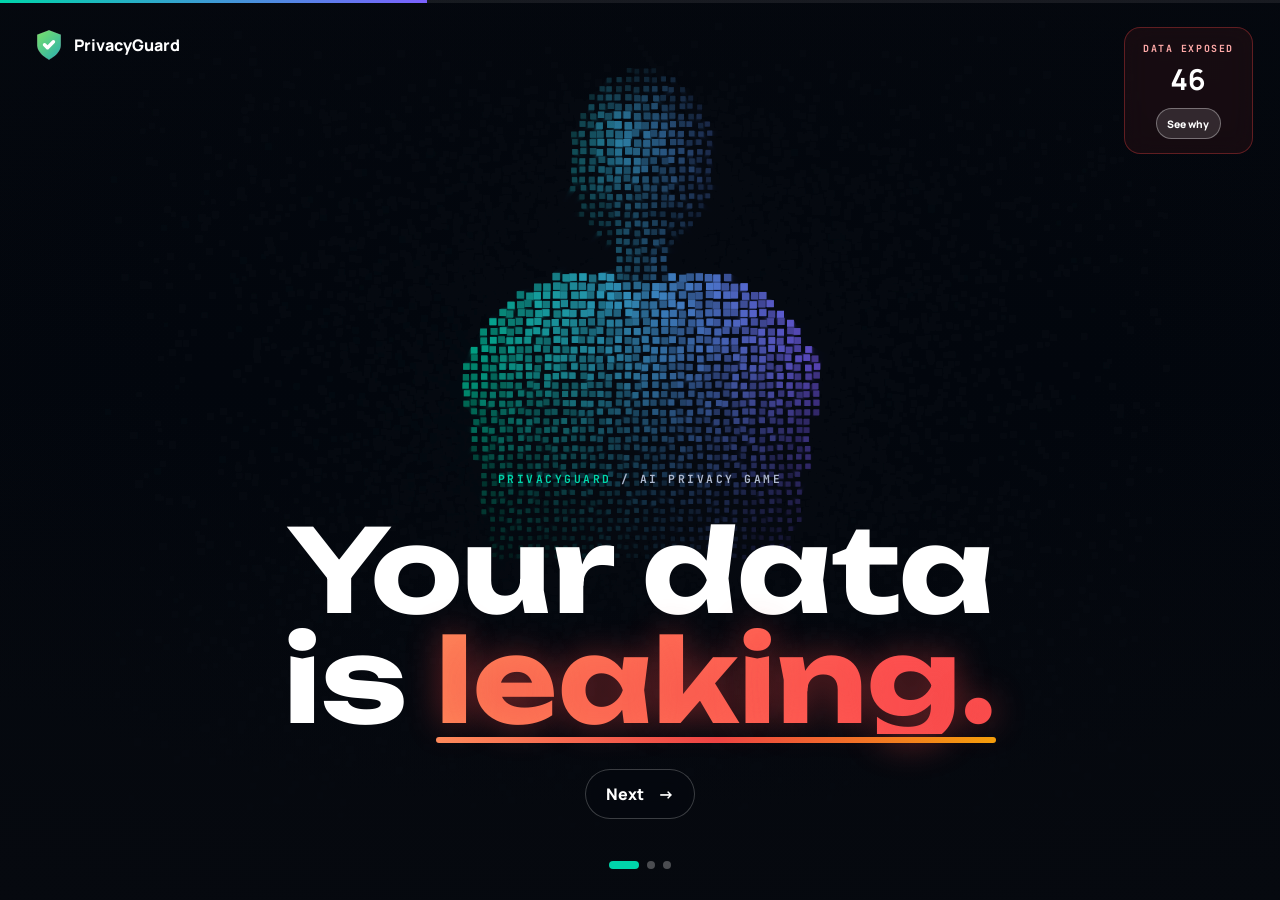
==== index.html @ c19383f6 "Refine result screen and branding" ====
<!DOCTYPE html>
<html lang="en">
  <head>
    <meta charset="utf-8">
    <meta name="viewport" content="width=device-width, initial-scale=1">
    <title>PrivacyGuard</title>
    <link rel="preconnect" href="https://fonts.googleapis.com">
    <link rel="preconnect" href="https://fonts.gstatic.com" crossorigin>
    <link href="https://fonts.googleapis.com/css2?family=JetBrains+Mono:wght@700&family=Manrope:wght@400;600;700;800&family=Unbounded:wght@700;800&display=swap" rel="stylesheet">
    <link rel="stylesheet" href="styles.css">
    <link rel="stylesheet" href="result.css">
    <link rel="stylesheet" href="fullscreen.css">
    <link rel="stylesheet" href="feedback.css">
    <link rel="stylesheet" href="feedback-layout-fix.css">
    <link rel="stylesheet" href="contract-redaction.css">
    <link rel="stylesheet" href="llm-chat.css">
    <link rel="stylesheet" href="attention-flow.css">
    <link rel="stylesheet" href="game-cancel.css">
    <link rel="stylesheet" href="idle-warning.css">
  </head>
  <body>
    <section class="attention" id="attention" aria-labelledby="attention-title">
      <div class="attention-progress" aria-hidden="true"><span id="attention-progress-fill"></span></div>
      <div class="attention-brand"><span aria-hidden="true"><img src="privacyGuard.svg" alt=""></span> PrivacyGuard</div>
      <div class="data-counter">
        <span>Data exposed</span>
        <strong id="exposed-count">0</strong>
        <button class="data-counter-more" id="exposure-info-open" type="button" aria-haspopup="dialog">
          See why
        </button>
      </div>

      <div class="exposure-dialog-backdrop" id="exposure-info-backdrop" hidden>
        <section class="exposure-dialog" role="dialog" aria-modal="true" aria-labelledby="exposure-info-title" aria-describedby="exposure-info-summary">
          <button class="exposure-dialog-close" id="exposure-info-close" type="button" aria-label="Close explanation">×</button>
          <span class="exposure-dialog-kicker">Why this matters</span>
          <h2 id="exposure-info-title">Privacy problems can become security incidents.</h2>
          <p id="exposure-info-summary">
            Security and privacy are deeply <strong>interconnected</strong>. Security incidents can
            <strong>originate from privacy issues</strong> when too much personal information is exposed.
          </p>
          <div class="exposure-path" role="group" aria-label="How exposed data can cause harm">
            <span>Privacy issue</span><b aria-hidden="true">→</b><span>Data exposure</span><b aria-hidden="true">→</b><span>Security harm</span>
          </div>
          <blockquote>
            “In the process, sensitive customer data may fall into the hands of cybercriminals,
            potentially leading to significant subsequent harm for those affected.”
            <cite>Translated from BSI, 2025</cite>
          </blockquote>
          <div class="exposure-takeaway">
            <strong>Address the root cause: privacy.</strong>
            <p>Different pieces of exposed information can be combined to create more convincing spam or phishing attempts.</p>
          </div>
        </section>
      </div>
      <div class="attention-track" id="attention-track">
        <article class="attention-panel is-active" data-attention-panel aria-labelledby="attention-title">
          <canvas id="attention-cloud" aria-hidden="true"></canvas>
          <div class="attention-veil" aria-hidden="true"></div>
          <div class="attention-copy attention-hero">
            <span class="attention-kicker"><b>PrivacyGuard</b> / AI privacy game</span>
            <h1 id="attention-title">Your data is <span class="leak-word">leaking.<i></i><i></i><i></i></span></h1>
          </div>
        </article>

        <article class="attention-panel" data-attention-panel aria-labelledby="how-title">
          <div class="attention-orb orb-teal" aria-hidden="true"></div>
          <div class="attention-orb orb-purple" aria-hidden="true"></div>
          <div class="how-layout">
            <div class="how-copy">
              <span class="attention-kicker">How it works</span>
              <h2 id="how-title">One choice. <span>A scored move.</span></h2>
              <div class="how-list">
                <div><b>01</b><p><strong>Choose one option</strong><span>Three ways to share — pick the safest.</span></p></div>
                <div><b>02</b><p><strong>Score every choice</strong><span>Safe picks earn points; leaks cost them.</span></p></div>
                <div><b>03</b><p><strong>Edit your message</strong><span>Write what you want to share — before sending it to AI.</span></p></div>
              </div>
            </div>
          </div>
        </article>

        <article class="attention-panel" data-attention-panel aria-labelledby="play-title">
          <div class="attention-orb orb-teal" aria-hidden="true"></div>
          <div class="attention-orb orb-purple" aria-hidden="true"></div>
          <div class="play-copy">
            <span class="play-badge">5 scenarios · 1 score</span>
            <h2 id="play-title">Test your <span>privacy instinct.</span></h2>
            <button class="start-button" id="start-game" type="button" disabled>Loading...</button>
            <p>Public Security UI · AI educational game</p>
          </div>
        </article>
      </div>
      <nav class="attention-dots" id="attention-dots" aria-label="Introduction pages"></nav>
      <button class="attention-next" id="attention-next" type="button">Next <span aria-hidden="true">→</span></button>
    </section>

    <main class="stage" id="game-stage" hidden>
      <section class="app-shell" aria-labelledby="screen-title">
        <header class="game-header">
          <div class="header-row">
            <div class="brand">
              <span class="brand-mark" aria-hidden="true"><img src="privacyGuard-game.svg" alt=""></span>
              <span>PrivacyGuard</span>
            </div>
            <div class="header-status">
              <button class="game-cancel-button" type="button" data-game-cancel aria-label="Cancel game">Cancel</button>
            </div>
          </div>
        </header>

        <section class="content">
          <div class="scenario-title-block">
            <h1 id="screen-title">PrivacyGuard AI</h1>
            <p class="model-name" id="model-name">model: GPT-5.5</p>
          </div>

          <div class="chat">
            <article class="message message-user">
              <div class="bubble user-bubble">
                <span class="stamp">YOU / 09:42</span>
                <p id="user-prompt">Can you check whether this phone plan is a good deal before I renew it?</p>
              </div>
              <span class="avatar user-avatar">U</span>
            </article>

            <article class="message message-ai">
              <span class="avatar ai-avatar">AI</span>
              <div class="bubble ai-bubble">
                <span class="stamp">AI / 09:42</span>
                <p id="ai-prompt">Yes. I only need the costs, contract length and included data or minutes. How would you like to share it?</p>
              </div>
            </article>
          </div>

          <div class="divider-label">CHOOSE HOW TO SHARE</div>
          <div class="options" id="options" aria-live="polite"></div>

        </section>

          <section class="game-progress" id="game-progress" aria-label="Game progress">
            <div class="progress-stats">
              <div class="progress-stat level-stat">
                <span>Level</span>
                <strong id="level-badge">1 / 5</strong>
              </div>
              <div class="progress-stat score-stat">
                <span>Total score</span>
                <strong id="score">0</strong>
              </div>
            </div>
            <div class="progress-track" aria-hidden="true">
              <div class="progress-fill" id="progress-fill"></div>
            </div>
          </section>
      </section>
    </main>

    <script src="game-config.js"></script>
    <script src="scenarios.js"></script>
    <script src="script-feedback.js"></script>
    <script src="contract-redaction.js"></script>
    <script src="llm-chat.js"></script>
    <script src="app-utils.js"></script>
    <script src="attention-cloud.js"></script>
    <script src="attention-flow.js"></script>
    <script src="game-cancel.js"></script>
    <script src="idle-warning.js"></script>
  </body>
</html>
---- styles.css ----
:root {
  color-scheme: light;
  --ink: #0e1726;
  --ink-2: #243049;
  --mute: #9aa3bc;
  --body: #f4f6f8;
  --line: #e7eaf0;
  --card: #ffffff;
  --primary: #06c9a0;
  --secondary: #7b61ff;
  --warning: #f59e0b;
  --danger: #e75d72;
  --shadow: 0 30px 70px rgba(14, 23, 38, 0.12);
  --stage-pad: clamp(10px, 3vmin, 38px);
}

* {
  box-sizing: border-box;
}

body {
  margin: 0;
  min-height: 100vh;
  background:
    radial-gradient(circle at 50% 50%, rgba(123, 97, 255, 0.08), transparent 38%),
    linear-gradient(135deg, #f8fbff 0%, #eef6ff 100%);
  color: var(--ink);
  font-family: Manrope, system-ui, -apple-system, BlinkMacSystemFont, "Segoe UI", sans-serif;
}

button {
  font: inherit;
}

.attention {
  position: fixed;
  inset: 0;
  display: grid;
  place-items: center;
  overflow: hidden;
  padding: clamp(20px, 4vmin, 48px);
  background:
    radial-gradient(circle at 18% 20%, rgba(6, 201, 160, 0.22), transparent 28%),
    radial-gradient(circle at 80% 24%, rgba(123, 97, 255, 0.22), transparent 26%),
    linear-gradient(135deg, #08111f 0%, #11172a 45%, #070b13 100%);
  color: white;
}

.attention[hidden],
.stage[hidden] {
  display: none;
}

.attention-grid {
  position: absolute;
  inset: 0;
  opacity: 0.35;
  background-image:
    linear-gradient(rgba(255, 255, 255, 0.08) 1px, transparent 1px),
    linear-gradient(90deg, rgba(255, 255, 255, 0.08) 1px, transparent 1px);
  background-size: clamp(42px, 7vmin, 82px) clamp(42px, 7vmin, 82px);
  mask-image: radial-gradient(circle at center, black 0%, transparent 72%);
}

.attention-grid span {
  position: absolute;
  width: 8px;
  height: 8px;
  border-radius: 50%;
  background: var(--primary);
  box-shadow: 0 0 28px var(--primary);
  animation: drift 8s ease-in-out infinite;
}

.attention-grid span:nth-child(1) { left: 18%; top: 25%; }
.attention-grid span:nth-child(2) { left: 70%; top: 30%; animation-delay: 1.2s; }
.attention-grid span:nth-child(3) { left: 42%; top: 68%; animation-delay: 2s; }
.attention-grid span:nth-child(4) { left: 82%; top: 72%; animation-delay: 3.4s; }

@keyframes drift {
  0%, 100% { transform: translate3d(0, 0, 0) scale(1); opacity: 0.55; }
  50% { transform: translate3d(24px, -30px, 0) scale(1.65); opacity: 1; }
}

.data-counter {
  position: absolute;
  top: clamp(14px, 3vmin, 32px);
  right: clamp(14px, 3vmin, 36px);
  padding: clamp(10px, 1.6vmin, 16px) clamp(12px, 2vmin, 20px);
  border: 1px solid rgba(239, 68, 68, 0.34);
  border-radius: clamp(12px, 1.8vmin, 18px);
  display: flex;
  flex-direction: column;
  align-items: center;
  background: rgba(239, 68, 68, 0.08);
  backdrop-filter: blur(12px);
  text-align: center;
}

.data-counter span,
.attention-kicker {
  font-family: "JetBrains Mono", ui-monospace, monospace;
  font-weight: 700;
  text-transform: uppercase;
}

.data-counter span {
  display: block;
  margin-bottom: 4px;
  color: #ffaaa8;
  font-size: clamp(8px, 1.1vmin, 11px);
  letter-spacing: 0.16em;
}

.data-counter strong {
  font-size: clamp(22px, 3.2vmin, 36px);
  font-variant-numeric: tabular-nums;
}

.attention-copy {
  position: relative;
  z-index: 1;
  width: min(980px, 100%);
  text-align: center;
}

.attention-kicker {
  color: #aeb8ce;
  font-size: clamp(10px, 1.25vmin, 13px);
  letter-spacing: 0.22em;
}

.attention-copy h1 {
  margin: clamp(18px, 3vmin, 28px) 0 clamp(14px, 2.5vmin, 22px);
  font-size: clamp(44px, 9vw, 120px);
  line-height: 0.95;
  letter-spacing: 0;
}

.attention-copy h1 span {
  color: #ff6b5f;
  text-shadow: 0 0 34px rgba(239, 68, 68, 0.45);
}

.attention-copy p {
  margin: 0 auto clamp(24px, 4vmin, 40px);
  max-width: 610px;
  color: #c8cfdd;
  font-size: clamp(16px, 2vmin, 22px);
  line-height: 1.5;
}

.start-button {
  border: 0;
  border-radius: 999px;
  padding: clamp(14px, 1.8vmin, 18px) clamp(26px, 3.6vmin, 38px);
  background: linear-gradient(120deg, var(--primary), #8af0df);
  color: #06121d;
  font-size: clamp(15px, 1.7vmin, 18px);
  font-weight: 800;
  cursor: pointer;
  box-shadow: 0 18px 46px rgba(6, 201, 160, 0.34);
}

.start-button:hover,
.start-button:focus-visible {
  outline: 0;
  transform: translateY(-2px);
}

.stage {
  min-height: 100vh;
  display: grid;
  place-items: center;
  padding: var(--stage-pad);
}

.app-shell {
  width: min(100%, 760px, calc((100dvh - (var(--stage-pad) * 2)) * 0.783));
  min-width: 300px;
  aspect-ratio: 760 / 971;
  display: grid;
  grid-template-rows: 150fr minmax(0, 731fr) 90fr;
  overflow: hidden;
  border-radius: clamp(18px, 3.4vw, 26px);
  background: var(--card);
  box-shadow: var(--shadow);
}

.game-header {
  display: flex;
  flex-direction: column;
  gap: 18px;
  padding: 24px 30px 26px;
  color: white;
  background: linear-gradient(106deg, #06c9a0 0%, #3f93e0 70%, #7b61ff 100%);
}

.header-row,
.scene-row {
  display: flex;
  align-items: center;
  justify-content: space-between;
  gap: 14px;
}

.brand {
  display: flex;
  align-items: center;
  gap: 10px;
  font-size: 20px;
  font-weight: 600;
  line-height: 25px;
  white-space: nowrap;
}

.brand-mark {
  width: 18px;
  height: 22px;
  display: grid;
  place-items: center;
}

.brand-mark img {
  width: 100%;
  height: 100%;
  display: block;
  object-fit: contain;
}

.level-badge {
  min-width: 102px;
  height: 28px;
  display: grid;
  place-items: center;
  border-radius: 999px;
  background: rgba(255, 255, 255, 0.18);
  font-family: "JetBrains Mono", ui-monospace, monospace;
  font-size: 11px;
  font-weight: 700;
  line-height: 14px;
}

.progress-track {
  width: 100%;
  height: 6px;
  overflow: hidden;
  border-radius: 99px;
  background: rgba(255, 255, 255, 0.88);
}

.progress-fill {
  width: 18%;
  height: 100%;
  border-radius: inherit;
  background: var(--warning);
  transition: width 220ms ease;
}

.scene-row p,
.scene-tools {
  margin: 0;
  font-family: "JetBrains Mono", ui-monospace, monospace;
  font-size: 12px;
  font-weight: 700;
  line-height: 15px;
  letter-spacing: 0;
  text-transform: uppercase;
  white-space: nowrap;
}

.scene-tools {
  display: flex;
  align-items: center;
  gap: 14px;
}

.close-button {
  width: 18px;
  height: 30px;
  border: 0;
  padding: 0;
  background: transparent;
  color: white;
  font-size: 24px;
  font-weight: 600;
  line-height: 30px;
  cursor: pointer;
}

.content {
  min-height: 0;
  display: flex;
  flex-direction: column;
  gap: 26px;
  overflow: hidden;
  padding: 30px;
  background: var(--body);
}

.content h1 {
  margin: 0;
  color: var(--ink);
  font-family: Unbounded, Manrope, sans-serif;
  font-size: 38px;
  font-weight: 700;
  line-height: 44px;
  letter-spacing: 0;
}

.chat {
  display: flex;
  flex-direction: column;
  gap: 16px;
}

.message {
  display: flex;
  align-items: flex-end;
  gap: 13px;
}

.message-user {
  justify-content: flex-end;
}

.message-ai {
  justify-content: flex-start;
}

.bubble {
  width: 560px;
  min-height: 109px;
  display: flex;
  flex-direction: column;
  gap: 5px;
  padding: 18px 22px;
  border: 1px solid var(--line);
  border-radius: 20px;
  background: var(--card);
  box-shadow: 0 2px 10px rgba(14, 23, 38, 0.04);
}

.user-bubble .stamp {
  align-self: flex-end;
}

.stamp,
.option-label,
.divider-label,
.scorebar span {
  color: var(--mute);
  font-family: "JetBrains Mono", ui-monospace, monospace;
  font-weight: 700;
  text-transform: uppercase;
}

.stamp {
  font-size: 10px;
  line-height: 14px;
  letter-spacing: 0.14em;
}

.bubble p {
  margin: 0;
  color: var(--ink-2);
  font-size: 18px;
  line-height: 27px;
}

.avatar {
  width: 40px;
  height: 40px;
  display: grid;
  place-items: center;
  flex: 0 0 auto;
  border-radius: 999px;
  color: white;
  font-size: 13px;
  font-weight: 600;
}

.ai-avatar {
  background: var(--primary);
}

.user-avatar {
  background: var(--secondary);
}

.divider-label {
  display: flex;
  align-items: center;
  gap: 10px;
  font-size: 13px;
  line-height: 18px;
  letter-spacing: 0.06em;
}

.divider-label::after {
  content: "";
  flex: 1;
  height: 1px;
  background: var(--line);
}

.options {
  display: grid;
  grid-template-columns: repeat(3, 1fr);
  gap: 14px;
  min-height: 0;
}

.option-card {
  height: 300px;
  overflow: hidden;
  display: flex;
  flex-direction: column;
  align-items: flex-start;
  gap: 14px;
  padding: 18px;
  border: 2px solid var(--line);
  border-radius: 18px;
  background: var(--card);
  color: var(--ink-2);
  text-align: left;
  cursor: pointer;
  transition: transform 180ms ease, border-color 180ms ease, box-shadow 180ms ease;
}

.option-card:hover,
.option-card:focus-visible {
  outline: 0;
  transform: translateY(-3px);
  border-color: #cbd2dd;
  box-shadow: 0 16px 30px rgba(14, 23, 38, 0.1);
}

.option-card.correct {
  border-color: var(--primary);
  box-shadow: 0 0 0 4px rgba(6, 201, 160, 0.16);
}

.option-card.partial {
  border-color: var(--warning);
}

.option-card.wrong {
  border-color: var(--danger);
  box-shadow: 0 0 0 4px rgba(231, 93, 114, 0.16);
}

.option-label {
  font-size: 10px;
  line-height: 14px;
  letter-spacing: 0.14em;
}

.option-card p {
  margin: 0;
  color: var(--ink-2);
  font-size: 14px;
  line-height: 21px;
}

.document-preview {
  position: relative;
  width: 88px;
  height: 112px;
  flex: 0 0 auto;
  padding: 18px 10px 10px;
  border: 2px solid var(--line);
  border-radius: 9px;
  background: #fbfcfe;
}

.doc-tag {
  position: absolute;
  top: 12px;
  right: 9px;
  padding: 3px 6px;
  border-radius: 6px;
  background: var(--primary);
  color: white;
  font-family: "JetBrains Mono", ui-monospace, monospace;
  font-size: 7px;
  font-weight: 700;
  line-height: 1;
}

.doc-tag.warn {
  background: var(--warning);
}

.doc-line {
  display: block;
  width: 76%;
  height: 4px;
  margin-bottom: 8px;
  border-radius: 99px;
  background: #9aa5b8;
}

.doc-line.dark {
  width: 45%;
  background: #22314a;
}

.doc-line.short {
  width: 62%;
}

.doc-line.pale {
  width: 52%;
  background: #dbe1ea;
}

.scorebar {
  display: grid;
  place-items: center;
  gap: 2px;
  border-top: 1px solid var(--line);
  background: var(--card);
}

.scorebar span {
  font-size: 11px;
  line-height: 15px;
  letter-spacing: 0.08em;
}

.scorebar strong {
  color: var(--ink);
  font-family: Unbounded, Manrope, sans-serif;
  font-size: 40px;
  font-weight: 700;
  line-height: 44px;
  letter-spacing: 0;
}

.result-card {
  grid-column: 1 / -1;
  width: min(420px, 100%);
  justify-self: center;
}

@media (max-width: 760px), (max-height: 971px) {
  .app-shell {
    font-size: clamp(0.48rem, min(2.1vw, 1.62vh), 1rem);
  }

  .game-header {
    gap: 1.125em;
    padding: 1.5em 1.875em 1.625em;
  }

  .brand {
    gap: 0.625em;
    font-size: 1.25em;
    line-height: 1.25;
  }

  .brand-mark {
    width: 1.125em;
    height: 1.375em;
    font-size: 0.75em;
  }

  .level-badge {
    min-width: 9.25em;
    height: 2.55em;
    font-size: 0.68em;
  }

  .scene-row p,
  .scene-tools {
    font-size: 0.75em;
    line-height: 1.25;
  }

  .content {
    gap: 1.625em;
    padding: 1.875em;
  }

  .content h1 {
    font-size: 2.375em;
    line-height: 1.16;
  }

  .bubble {
    width: 35em;
    min-height: 6.8125em;
    padding: 1.125em 1.375em;
    border-radius: 1.25em;
  }

  .bubble p {
    font-size: 1.125em;
    line-height: 1.5;
  }

  .stamp,
  .option-label {
    font-size: 0.625em;
    line-height: 1.4;
  }

  .avatar {
    width: 2.5em;
    height: 2.5em;
    font-size: 0.8125em;
  }

  .divider-label {
    font-size: 0.8125em;
    line-height: 1.38;
  }

  .options {
    gap: 0.875em;
  }

  .option-card {
    height: 18.75em;
    gap: 0.875em;
    padding: 1.125em;
    border-radius: 1.125em;
  }

  .option-card p {
    font-size: 0.875em;
    line-height: 1.5;
  }

  .document-preview {
    width: 5.5em;
    height: 7em;
    padding: 1.125em 0.625em 0.625em;
  }

  .doc-tag {
    top: 1.7em;
    right: 1.2em;
    font-size: 0.44em;
  }

  .scorebar span {
    font-size: 0.6875em;
  }

  .scorebar strong {
    font-size: 2.5em;
    line-height: 1.1;
  }
}

@media (max-width: 620px) {
  :root {
    --stage-pad: 0px;
  }

  .stage {
    align-items: start;
  }

  .app-shell {
    width: 100%;
    min-height: 100dvh;
    aspect-ratio: auto;
    grid-template-rows: auto 1fr auto;
    border-radius: 0;
  }

  .game-header {
    gap: 14px;
    padding: 20px;
  }

  .brand {
    font-size: 18px;
  }

  .scene-row {
    align-items: flex-start;
  }

  .scene-row p {
    white-space: normal;
  }

  .content {
    overflow: visible;
    padding: 22px 20px;
  }

  .content h1 {
    font-size: 30px;
    line-height: 1.15;
  }

  .message,
  .message-user,
  .message-ai {
    align-items: flex-start;
  }

  .bubble {
    width: calc(100% - 54px);
    min-height: 0;
  }

  .bubble p {
    font-size: 16px;
    line-height: 1.45;
  }

  .options {
    grid-template-columns: 1fr;
  }

  .option-card {
    height: auto;
    min-height: 190px;
  }

  .data-counter {
    display: none;
  }
}


/* Data exposure explanation */
.data-counter-more {
  display: inline-flex;
  align-items: center;
  justify-content: center;
  margin-top: clamp(8px, 1vmin, 12px);
  padding: clamp(6px, .8vmin, 8px) clamp(10px, 1.2vmin, 14px);
  border: 1px solid rgba(255,255,255,.34);
  border-radius: 999px;
  background: rgba(255,255,255,.12);
  color: #fff;
  font-size: clamp(10px, 1.15vmin, 13px);
  font-weight: 800;
  cursor: pointer;
  transition: background 160ms ease, transform 160ms ease, border-color 160ms ease;
}
.data-counter-more:hover,
.data-counter-more:focus-visible {
  outline: 0;
  border-color: rgba(255,255,255,.72);
  background: rgba(255,255,255,.22);
  transform: translateY(-1px);
}
.exposure-dialog-backdrop {
  position: fixed;
  z-index: 20;
  inset: 0;
  display: grid;
  place-items: center;
  padding: clamp(18px, 4vmin, 48px);
  background: rgba(3,8,17,.76);
  backdrop-filter: blur(14px);
}
.exposure-dialog-backdrop[hidden] { display: none; }
.exposure-dialog {
  position: relative;
  width: min(680px, 100%);
  max-height: min(850px, calc(100dvh - 36px));
  overflow-y: auto;
  padding: clamp(26px, 4vmin, 46px);
  border: 1px solid rgba(255,255,255,.16);
  border-radius: clamp(20px, 3vmin, 30px);
  background: radial-gradient(circle at 90% 0%, rgba(123,97,255,.18), transparent 34%), linear-gradient(145deg, #141d30, #0b1220);
  color: #fff;
  box-shadow: 0 34px 90px rgba(0,0,0,.42);
  text-align: left;
  animation: exposureDialogIn 240ms ease-out both;
}
.exposure-dialog-close {
  position: absolute;
  top: clamp(14px, 2vmin, 20px);
  right: clamp(14px, 2vmin, 20px);
  width: 40px;
  height: 40px;
  display: grid;
  place-items: center;
  border: 1px solid rgba(255,255,255,.18);
  border-radius: 50%;
  background: rgba(255,255,255,.08);
  color: #fff;
  font-size: 26px;
  line-height: 1;
  cursor: pointer;
}
.exposure-dialog-close:hover,
.exposure-dialog-close:focus-visible { outline: 0; background: rgba(255,255,255,.16); }
.exposure-dialog-kicker {
  display: block;
  margin-bottom: 12px;
  color: #82e9d5;
  font-family: "JetBrains Mono", ui-monospace, monospace;
  font-size: clamp(10px, 1.2vmin, 13px);
  font-weight: 700;
  letter-spacing: .16em;
  text-transform: uppercase;
}
.exposure-dialog h2 {
  max-width: 570px;
  margin: 0 44px 16px 0;
  font-family: Unbounded, Manrope, sans-serif;
  font-size: clamp(25px, 3.4vmin, 40px);
  line-height: 1.18;
}
.exposure-dialog > p {
  margin: 0 0 clamp(18px, 2.6vmin, 26px);
  color: #cbd4e5;
  font-size: clamp(15px, 1.8vmin, 19px);
  line-height: 1.6;
}
.exposure-dialog > p strong { color: #fff; }
.exposure-path {
  display: grid;
  grid-template-columns: 1fr auto 1fr auto 1fr;
  align-items: center;
  gap: 10px;
  margin-bottom: clamp(18px, 2.6vmin, 26px);
}
.exposure-path span {
  padding: 12px 10px;
  border: 1px solid rgba(130,233,213,.22);
  border-radius: 12px;
  background: rgba(6,201,160,.08);
  color: #dffbf5;
  font-size: clamp(11px, 1.35vmin, 14px);
  font-weight: 800;
  text-align: center;
}
.exposure-path b { color: #82e9d5; }
.exposure-dialog blockquote {
  margin: 0 0 clamp(18px, 2.6vmin, 26px);
  padding: clamp(16px, 2.2vmin, 22px);
  border-left: 4px solid #7b61ff;
  border-radius: 0 14px 14px 0;
  background: rgba(123,97,255,.1);
  color: #e8ebf4;
  font-size: clamp(14px, 1.65vmin, 17px);
  font-weight: 600;
  line-height: 1.58;
}
.exposure-dialog cite {
  display: block;
  margin-top: 10px;
  color: #aeb8ce;
  font-family: "JetBrains Mono", ui-monospace, monospace;
  font-size: clamp(10px, 1.1vmin, 12px);
  font-style: normal;
  letter-spacing: .05em;
}
.exposure-takeaway {
  padding: clamp(16px, 2.2vmin, 22px);
  border: 1px solid rgba(255,107,95,.22);
  border-radius: 14px;
  background: rgba(255,107,95,.08);
}
.exposure-takeaway > strong { color: #ffaaa8; font-size: clamp(14px, 1.7vmin, 18px); }
.exposure-takeaway p {
  margin: 7px 0 0;
  color: #d4dbea;
  font-size: clamp(13px, 1.5vmin, 16px);
  line-height: 1.55;
}
@keyframes exposureDialogIn {
  from { opacity: 0; transform: translateY(12px) scale(.98); }
  to { opacity: 1; transform: translateY(0) scale(1); }
}
@media (max-width: 620px) {
  .exposure-path { grid-template-columns: 1fr; }
  .exposure-path b { transform: rotate(90deg); text-align: center; }
}
@media (prefers-reduced-motion: reduce) {
  .exposure-dialog { animation: none; }
}
---- result.css ----
.app-shell.complete-mode {
  width: min(100%, 700px, calc((100dvh - (var(--stage-pad) * 2)) * 0.707));
  aspect-ratio: 700 / 990;
  grid-template-rows: auto minmax(0, 1fr) 84px;
  border-radius: 16px;
  box-shadow: var(--shadow);
}

.complete-header {
  display: flex;
  flex-direction: column;
  gap: 6px;
  padding: 24px 28px;
  color: #ffffff;
  background: linear-gradient(153deg, #00d4aa 0%, #7b61ff 78%);
}

.complete-topline {
  display: flex;
  align-items: flex-start;
  justify-content: space-between;
  gap: 18px;
}

.complete-kicker,
.complete-eyebrow,
.log-kicker,
.score-label {
  margin: 0;
  font-weight: 700;
  text-transform: uppercase;
}

.complete-kicker {
  color: rgba(255, 255, 255, 0.85);
  font-size: 10px;
  letter-spacing: 0.14em;
}

.complete-close {
  border: 0;
  padding: 0;
  background: transparent;
  color: rgba(255, 255, 255, 0.72);
  font-size: 15px;
  line-height: 1;
  cursor: pointer;
}

.complete-title {
  margin: 0;
  color: #ffffff;
  font-family: Unbounded, Manrope, sans-serif;
  font-size: 26px;
  font-weight: 800;
  line-height: 32px;
}

.complete-meta {
  margin: 0;
  color: rgba(255, 255, 255, 0.85);
  font-size: 13px;
  font-weight: 500;
}

.complete-body {
  min-height: 0;
  overflow: auto;
  padding: 22px 24px;
  background: var(--body);
}

.complete-eyebrow {
  color: var(--secondary);
  font-size: 11px;
  letter-spacing: 0.12em;
}

.complete-heading {
  margin: 12px 0 14px;
  color: #0a0e1a;
  font-family: Unbounded, Manrope, sans-serif;
  font-size: 24px;
  font-weight: 700;
  line-height: 30px;
}

.result-score-card {
  display: flex;
  align-items: center;
  gap: 20px;
  margin-bottom: 36px;
  padding: 18px 22px;
  border: 1px solid #e5e8eb;
  border-radius: 14px;
  background: #ffffff;
}

.score-ring {
  --score: 0;
  --ring-color: #10b981;
  --ring-track: #c9f5e8;
  position: relative;
  width: 155px;
  height: 155px;
  flex: 0 0 auto;
  display: flex;
  flex-direction: column;
  align-items: center;
  justify-content: center;
  gap: 4px;
  border-radius: 50%;
  background: conic-gradient(var(--ring-color) calc(var(--score) * 1%), var(--ring-track) 0);
  text-align: center;
}

.score-ring.green {
  --ring-color: #10b981;
  --ring-track: #c9f5e8;
}

.score-ring.yellow {
  --ring-color: #f59e0b;
  --ring-track: #fef3c7;
}

.score-ring.red {
  --ring-color: #ef4444;
  --ring-track: #fee2e2;
}

.score-ring::after {
  content: "";
  position: absolute;
  inset: 18px;
  border-radius: inherit;
  background: #ffffff;
}

.score-ring strong,
.score-ring span {
  position: relative;
  z-index: 1;
}

.score-ring strong {
  color: #0a0e1a;
  font-family: Unbounded, Manrope, sans-serif;
  font-size: 36px;
  font-weight: 800;
  line-height: 1;
}

.score-ring span {
  margin: 0;
  color: #8b95b7;
  font-size: 14px;
  font-weight: 700;
  line-height: 1.1;
}

.score-summary {
  min-width: 0;
  display: flex;
  flex-direction: column;
  gap: 6px;
}

.score-grade-row {
  display: flex;
  align-items: center;
  gap: 6px;
  flex-wrap: wrap;
}

.score-label {
  color: #8b95b7;
  font-size: 11px;
  letter-spacing: 0.08em;
}

.grade-pill,
.status-pill {
  display: inline-flex;
  align-items: center;
  justify-content: center;
  width: fit-content;
  border-radius: 999px;
  font-weight: 700;
}

.grade-pill {
  padding: 6px 12px;
  background: #fef3c7;
  color: #9d5221;
  font-size: 13px;
}

.score-copy {
  margin: 0;
  color: #4d576b;
  font-size: 14px;
  line-height: 22px;
}

.result-section-title {
  margin: 0 0 10px;
  color: #0a0e1a;
  font-family: Unbounded, Manrope, sans-serif;
  font-size: 15px;
  font-weight: 700;
  line-height: 1.35;
}

.scenario-log {
  margin-top: 24px;
}

.log-list {
  display: grid;
  grid-template-columns: repeat(5, minmax(0, 1fr));
  gap: 8px;
}

.log-card {
  width: auto;
  min-width: 0;
  min-height: 116px;
  display: flex;
  flex-direction: column;
  align-items: flex-start;
  justify-content: center;
  gap: 8px;
  padding: 10px;
  border: 1px solid #e5e8eb;
  border-radius: 12px;
  background: #ffffff;
}

.log-card.safe { border-color: #d6fbf0; }
.log-card.caution { border-color: #fef3c7; }
.log-card.risky { border-color: #fee2e2; }

.log-icon {
  width: 34px;
  height: 34px;
  display: grid;
  place-items: center;
  border-radius: 9px;
  background: #f4f6f8;
  font-size: 16px;
}

.log-kicker {
  color: #8b95b7;
  font-size: 10px;
  letter-spacing: 0.1em;
}

.log-title {
  margin: 2px 0 0;
  color: #0a0e1a;
  font-size: 12px;
  font-weight: 700;
  line-height: 1.28;
}

.status-pill {
  padding: 4px 9px;
  font-size: 10px;
}

.status-pill.safe {
  background: #d1fae5;
  color: #10b981;
}

.status-pill.caution {
  background: #fef3c7;
  color: #f59e0b;
}

.status-pill.risky {
  background: #fee2e2;
  color: #ef4444;
}

.advice-list {
  display: flex;
  flex-direction: column;
  gap: 10px;
}

.advice-card {
  display: flex;
  align-items: flex-start;
  gap: 12px;
  padding: 14px 16px 14px 14px;
  border: 1px solid #e5e8eb;
  border-radius: 12px;
  background: #ffffff;
}

.advice-number {
  width: 30px;
  height: 30px;
  flex: 0 0 auto;
  display: grid;
  place-items: center;
  border-radius: 8px;
  background: #eeeaff;
  color: #7b61ff;
  font-family: "JetBrains Mono", ui-monospace, monospace;
  font-size: 12px;
  font-weight: 700;
}

.advice-card strong {
  display: block;
  margin-bottom: 3px;
  color: #0a0e1a;
  font-size: 14px;
  line-height: 1.35;
}

.advice-card p {
  margin: 0;
  color: #8b95b7;
  font-size: 13px;
  line-height: 19px;
}

.complete-actions {
  display: flex;
  align-items: center;
  justify-content: center;
  border-top: 1px solid rgba(229, 232, 235, 0.65);
  background: rgba(255, 255, 255, 0.96);
}

.exit-game-button {
  width: min(316px, calc(100% - 48px));
  border: 1.5px solid #e5e8eb;
  border-radius: 10px;
  padding: 14px 22px;
  background: #ffffff;
  color: #0a0e1a;
  font-size: 14px;
  font-weight: 700;
  cursor: pointer;
}

.exit-game-button:hover,
.exit-game-button:focus-visible {
  outline: 0;
  border-color: #cbd2dd;
  box-shadow: 0 10px 26px rgba(14, 23, 38, 0.08);
}

@media (max-width: 620px) {
  .app-shell.complete-mode {
    width: 100%;
    min-height: 100dvh;
    aspect-ratio: auto;
    border-radius: 0;
  }

  .complete-header {
    padding: 22px 24px;
  }

  .result-score-card {
    align-items: flex-start;
    flex-direction: column;
  }

  .score-ring {
    width: 132px;
    height: 132px;
  }

  .score-ring strong {
    font-size: 32px;
  }

  .log-list {
    grid-template-columns: repeat(2, minmax(0, 1fr));
  }
}
---- fullscreen.css ----
:root {
  /* Manual tuning for tall portrait displays. */
  --portrait-header-height: clamp(72px, 8vmin, 120px);
  --portrait-header-padding-y: 5px;
  --portrait-header-gap: 4px;
  --portrait-content-gap: clamp(34px, 3.2vmin, 76px);
  --portrait-content-padding-y: clamp(42px, 5vmin, 140px);
  --portrait-content-padding-x: clamp(40px, 6vmin, 200px);
  --portrait-chat-gap: clamp(34px, 3vmin, 72px);
  --portrait-option-height: clamp(360px, 30vmin, 480px);
}

html,
body {
  width: 100%;
  min-height: 100%;
}

body {
  overflow: hidden;
  background: var(--body);
}

.stage {
  width: 100%;
  height: 100dvh;
  min-height: 100dvh;
  display: block;
  padding: 0;
  background: var(--body);
}

.app-shell,
.app-shell.complete-mode {
  width: 100%;
  height: 100dvh;
  min-width: 0;
  min-height: 100dvh;
  aspect-ratio: auto;
  border-radius: 0;
  box-shadow: none;
}

.app-shell {
  grid-template-rows: max-content minmax(0, 1fr) max-content;
}

.game-header {
  gap: clamp(14px, 1.25vmin, 42px);
  padding: clamp(10px, 3vmin, 60px);
  height: clamp(50px, 10dvh, 120px);
}

.brand {
  gap: clamp(10px, 0.9vmin, 28px);
  font-size: clamp(18px, 1.8vmin, 62px);
  line-height: 1.25;
}

.brand-mark {
  width: clamp(18px, 1.65vmin, 56px);
  height: clamp(22px, 2vmin, 70px);
  font-size: clamp(12px, 1.05vmin, 34px);
}

.scene-row p,
.scene-tools {
  font-size: clamp(12px, 1.05vmin, 36px);
  line-height: 1.25;
}

.close-button {
  width: clamp(24px, 2vmin, 68px);
  height: clamp(32px, 2.6vmin, 88px);
  font-size: clamp(24px, 2.1vmin, 72px);
}

.content {
  min-height: 0;
  overflow: auto;
  gap: clamp(22px, 2.25vmin, 86px);
  padding: clamp(22px, 4.2vmin, 152px) clamp(20px, 5vmin, 180px);
}

.content h1 {
  font-size: clamp(30px, 4.1vmin, 138px);
  line-height: 1.14;
}

.chat {
  gap: clamp(16px, 1.45vmin, 54px);
}

.message {
  gap: clamp(13px, 1.2vmin, 44px);
}

.bubble {
  width: min(78ch, calc(100% - clamp(54px, 8vmin, 260px)));
  min-height: 0;
  gap: clamp(5px, 0.6vmin, 22px);
  padding: clamp(18px, 1.9vmin, 68px) clamp(22px, 2.3vmin, 82px);
  border-radius: clamp(20px, 1.8vmin, 64px);
}

.stamp,
.option-label,
.divider-label {
  font-size: clamp(10px, 0.9vmin, 30px);
}

.bubble p {
  font-size: clamp(16px, 1.55vmin, 54px);
  line-height: 1.5;
}

.avatar {
  width: clamp(40px, 3.8vmin, 132px);
  height: clamp(40px, 3.8vmin, 132px);
  font-size: clamp(13px, 1.25vmin, 42px);
}

.divider-label {
  gap: clamp(10px, 1vmin, 34px);
  line-height: 1.38;
}

.options {
  flex: 1;
  grid-template-columns: repeat(3, minmax(0, 1fr));
  gap: clamp(14px, 1.5vmin, 56px);
  align-items: stretch;
}

.option-card {
  height: auto;
  min-height: clamp(220px, 28dvh, 980px);
  gap: clamp(14px, 1.45vmin, 54px);
  padding: clamp(18px, 2vmin, 72px);
  border-radius: clamp(18px, 1.7vmin, 60px);
}

.option-card p {
  font-size: clamp(14px, 1.35vmin, 46px);
  line-height: 1.5;
}

.document-preview {
  width: clamp(88px, 8.2vmin, 280px);
  height: clamp(112px, 10.5vmin, 360px);
  padding: clamp(18px, 1.7vmin, 62px) clamp(10px, 0.95vmin, 34px) clamp(10px, 0.95vmin, 34px);
  border-radius: clamp(9px, 0.85vmin, 30px);
}

.doc-tag {
  top: clamp(12px, 1.1vmin, 40px);
  right: clamp(9px, 0.85vmin, 30px);
  padding: clamp(3px, 0.3vmin, 12px) clamp(6px, 0.55vmin, 20px);
  border-radius: clamp(6px, 0.55vmin, 20px);
  font-size: clamp(7px, 0.65vmin, 22px);
}

.doc-line {
  height: clamp(4px, 0.38vmin, 14px);
  margin-bottom: clamp(8px, 0.78vmin, 28px);
}

.app-shell.complete-mode {
  grid-template-rows: auto minmax(0, 1fr) auto;
}

.complete-header {
  gap: clamp(6px, 0.8vmin, 28px);
  padding: clamp(24px, 3.2vmin, 124px) clamp(24px, 4.4vmin, 160px);
}

.complete-kicker,
.complete-eyebrow,
.log-kicker,
.score-label {
  font-size: clamp(10px, 0.9vmin, 32px);
}

.complete-close {
  font-size: clamp(18px, 1.6vmin, 58px);
}

.complete-title {
  font-size: clamp(26px, 3.8vmin, 136px);
  line-height: 1.2;
}

.complete-meta {
  font-size: clamp(13px, 1.3vmin, 46px);
}

.complete-body {
  padding: clamp(22px, 4.2vmin, 152px) clamp(20px, 5vmin, 180px);
}

.complete-heading {
  margin: clamp(12px, 1.1vmin, 42px) 0 clamp(14px, 1.35vmin, 52px);
  font-size: clamp(24px, 3.2vmin, 112px);
  line-height: 1.25;
}

.result-score-card {
  gap: clamp(20px, 2vmin, 76px);
  margin-bottom: clamp(36px, 3.4vmin, 132px);
  padding: clamp(18px, 2.2vmin, 84px);
  border-radius: clamp(14px, 1.4vmin, 52px);
}

.score-ring {
  width: clamp(155px, 15vmin, 520px);
  height: clamp(155px, 15vmin, 520px);
}

.score-ring::after {
  inset: clamp(18px, 1.8vmin, 64px);
}

.score-ring strong {
  font-size: clamp(36px, 4vmin, 140px);
}

.score-ring span {
  margin-top: clamp(42px, 4.1vmin, 148px);
  font-size: clamp(14px, 1.35vmin, 48px);
}

.grade-pill {
  padding: clamp(6px, 0.6vmin, 22px) clamp(12px, 1.1vmin, 42px);
  font-size: clamp(13px, 1.25vmin, 44px);
}

.score-copy,
.advice-card strong,
.log-title {
  font-size: clamp(14px, 1.35vmin, 48px);
}

.score-copy {
  line-height: 1.58;
}

.result-section-title {
  margin-bottom: clamp(10px, 1vmin, 38px);
  font-size: clamp(15px, 1.7vmin, 60px);
}

.scenario-log {
  margin-bottom: clamp(36px, 3.4vmin, 132px);
}

.log-list {
  gap: clamp(8px, 1vmin, 38px);
}

.log-card {
  width: 100%;
  min-width: clamp(120px, 10vmin, 170px);
  max-width: 100%;
  min-height: clamp(142px, 14vmin, 500px);
  flex-basis: auto;
  gap: clamp(12px, 1.25vmin, 48px);
  padding: clamp(12px, 1.4vmin, 54px);
  border-radius: clamp(12px, 1.2vmin, 44px);
}

.log-icon {
  width: clamp(34px, 3.4vmin, 120px);
  height: clamp(34px, 3.4vmin, 120px);
  border-radius: clamp(9px, 0.9vmin, 32px);
  font-size: clamp(16px, 1.5vmin, 54px);
}

.status-pill {
  padding: clamp(5px, 0.5vmin, 20px) clamp(12px, 1vmin, 40px);
  font-size: clamp(12px, 1.05vmin, 38px);
}

.advice-list {
  gap: clamp(10px, 1vmin, 38px);
}

.advice-card {
  gap: clamp(12px, 1.2vmin, 44px);
  padding: clamp(14px, 1.5vmin, 56px) clamp(16px, 1.7vmin, 64px);
  border-radius: clamp(12px, 1.2vmin, 44px);
}

.advice-number {
  width: clamp(30px, 3vmin, 108px);
  height: clamp(30px, 3vmin, 108px);
  border-radius: clamp(8px, 0.8vmin, 30px);
  font-size: clamp(12px, 1.1vmin, 40px);
}

.advice-card p {
  font-size: clamp(13px, 1.25vmin, 44px);
  line-height: 1.46;
}

.complete-actions {
  min-height: clamp(84px, 9dvh, 260px);
}

.exit-game-button {
  width: min(52vw, 720px);
  padding: clamp(14px, 1.35vmin, 52px) clamp(22px, 2vmin, 76px);
  border-radius: clamp(10px, 0.95vmin, 36px);
  font-size: clamp(14px, 1.25vmin, 44px);
}

@media (min-width: 1600px) and (min-height: 2400px) {
  .game-header {
    gap: clamp(12px, 1vmin, 34px);
    padding-block: clamp(18px, 2.1vmin, 80px);
  }

  .options {
    grid-template-columns: 1fr;
  }

  .option-card {
    min-height: clamp(360px, 18dvh, 760px);
  }

  .message-user,
  .message-ai {
    align-items: flex-start;
  }

  .bubble {
    width: calc(100% - clamp(100px, 10vmin, 340px));
  }

  .result-score-card {
    align-items: flex-start;
    flex-direction: column;
  }
}

@media (orientation: portrait) and (min-height: 1200px) {
  .app-shell {
    grid-template-rows: var(--portrait-header-height) minmax(0, 1fr) max-content;
  }

  .game-header {
    height: 100%;
    justify-content: center;
    gap: var(--portrait-header-gap);
    padding: var(--portrait-header-padding-y) clamp(20px, 5vmin, 180px);
  }

  .header-row {
    width: 100%;
    margin-inline: auto;
  }

  .content {
    gap: var(--portrait-content-gap);
    padding: var(--portrait-content-padding-y) var(--portrait-content-padding-x);
  }

  .content h1 {
    font-size: clamp(46px, 5vmin, 150px);
  }

  .content .model-name {
    padding: clamp(5px, 0.55vmin, 16px) clamp(10px, 0.95vmin, 30px);
    font-size: clamp(14px, 1.25vmin, 38px);
  }

  .chat {
    gap: var(--portrait-chat-gap);
  }

  .message {
    gap: clamp(16px, 1.5vmin, 48px);
  }

  .bubble {
    padding: clamp(24px, 2.4vmin, 76px) clamp(28px, 2.8vmin, 90px);
  }

  .stamp,
  .option-label,
  .divider-label {
    font-size: clamp(12px, 1.1vmin, 34px);
  }

  .bubble p {
    font-size: clamp(20px, 1.9vmin, 60px);
  }

  .avatar {
    width: clamp(48px, 4.5vmin, 140px);
    height: clamp(48px, 4.5vmin, 140px);
    font-size: clamp(15px, 1.45vmin, 46px);
  }

  .content .composer-shell {
    gap: clamp(14px, 1.35vmin, 42px);
    padding: clamp(16px, 1.5vmin, 44px) clamp(18px, 1.8vmin, 54px);
  }

  .content .composer-input {
    font-size: clamp(18px, 1.65vmin, 50px);
  }

  .content .composer-attach,
  .content .composer-send {
    width: clamp(44px, 4vmin, 124px);
    height: clamp(44px, 4vmin, 124px);
  }

  .divider-label {
    font-size: clamp(15px, 1.3vmin, 40px);
  }

  .options {
    align-items: start;
    gap: clamp(18px, 1.8vmin, 60px);
  }

  .option-card {
    height: var(--portrait-option-height);
    min-height: var(--portrait-option-height);
    gap: clamp(18px, 1.8vmin, 58px);
    padding: clamp(24px, 2.4vmin, 76px);
  }

  .option-card p {
    font-size: clamp(18px, 1.65vmin, 52px);
  }

  .document-preview {
    width: clamp(104px, 9.5vmin, 300px);
    height: clamp(132px, 12vmin, 380px);
  }
}

@media (max-width: 760px) {
  body {
    overflow: auto;
  }

  .stage,
  .app-shell,
  .app-shell.complete-mode {
    min-height: 100dvh;
    height: auto;
  }

  .options {
    grid-template-columns: 1fr;
  }
}
---- feedback.css ----
.feedback-panel {
  display: flex;
  flex-direction: column;
  gap: clamp(16px, 1.8vmin, 68px);
}

.selected-response {
  display: flex;
  justify-content: flex-end;
  gap: clamp(13px, 1.2vmin, 44px);
}

.selected-response .bubble {
  width: min(78ch, calc(100% - clamp(54px, 8vmin, 260px)));
}

.upload-row {
  display: flex;
  align-items: flex-start;
  gap: clamp(12px, 1.2vmin, 44px);
}

.upload-copy {
  display: flex;
  flex-direction: column;
  gap: clamp(8px, 0.8vmin, 28px);
  min-width: 0;
}

.attachment-line {
  margin: 0;
  color: var(--mute);
  font-family: "JetBrains Mono", ui-monospace, monospace;
  font-size: clamp(11px, 0.95vmin, 32px);
  font-weight: 700;
  line-height: 1.36;
}

.feedback-card {
  display: flex;
  flex-direction: column;
  gap: clamp(8px, 0.9vmin, 32px);
  padding: clamp(18px, 2vmin, 76px) clamp(20px, 2.4vmin, 88px);
  border: 2px solid;
  border-radius: clamp(16px, 1.5vmin, 54px);
}

.feedback-card.safe {
  border-color: #10b981;
  background: #e8fbf4;
  color: #057a5b;
}

.feedback-card.caution {
  border-color: #f59e0b;
  background: #fef6e7;
  color: #92610a;
}

.feedback-card.risky {
  border-color: #ef4444;
  background: #feecec;
  color: #b42323;
}

.feedback-label {
  margin: 0;
  font-family: "JetBrains Mono", ui-monospace, monospace;
  font-size: clamp(14px, 1.1vmin, 40px);
  font-weight: 700;
  letter-spacing: 0.08em;
  line-height: 1.28;
  text-transform: uppercase;
}

.feedback-content {
  display: flex;
  flex-direction: column;
  align-items: stretch;
  gap: clamp(18px, 1.8vmin, 66px);
}

.feedback-summary {
  margin: 0;
  max-width: 74ch;
  font-size: clamp(17px, 1.55vmin, 56px);
  font-weight: 600;
  line-height: 1.45;
}

.feedback-consequences {
  display: flex;
  flex-direction: column;
  gap: clamp(10px, 1vmin, 36px);
}

.feedback-consequences-title {
  margin: 0;
  font-family: "JetBrains Mono", ui-monospace, monospace;
  font-size: clamp(12px, 1.05vmin, 36px);
  font-weight: 800;
  letter-spacing: 0.08em;
  text-transform: uppercase;
}

.feedback-consequence-list {
  display: grid;
  grid-template-columns: repeat(auto-fit, minmax(min(100%, 260px), 1fr));
  gap: clamp(10px, 1.1vmin, 40px);
}

.feedback-consequence {
  display: grid;
  grid-template-columns: auto minmax(0, 1fr);
  align-items: start;
  gap: clamp(10px, 1vmin, 36px);
  padding: clamp(13px, 1.25vmin, 46px);
  border: 1px solid rgba(14, 23, 38, 0.1);
  border-radius: clamp(12px, 1.1vmin, 40px);
  background: rgba(255, 255, 255, 0.72);
}

.view-more-button {
  align-self: flex-start;
  display: inline-flex;
  align-items: center;
  gap: clamp(8px, 0.8vmin, 28px);
  border: 2px solid currentColor;
  border-radius: 999px;
  padding: clamp(11px, 1vmin, 38px) clamp(17px, 1.6vmin, 58px);
  background: #ffffff;
  color: currentColor;
  cursor: pointer;
  box-shadow: 0 8px 20px rgba(14, 23, 38, 0.13);
  font-size: clamp(15px, 1.3vmin, 46px);
  font-weight: 900;
  line-height: 1.3;
  transition: transform 160ms ease, box-shadow 160ms ease, background 160ms ease;
}

.view-more-button:hover,
.view-more-button:focus-visible {
  outline: 0;
  transform: translateY(-2px);
  box-shadow: 0 12px 28px rgba(14, 23, 38, 0.18);
  background: rgba(255, 255, 255, 0.86);
}

.next-wrap {
  display: flex;
  justify-content: center;
}

.next-button {
  width: min(420px, 72vw);
  border: 0;
  border-radius: clamp(16px, 1.5vmin, 54px);
  padding: clamp(18px, 1.85vmin, 68px) clamp(26px, 2.8vmin, 104px);
  background: linear-gradient(90deg, #08cfa4, #06c09a);
  color: #06121d;
  cursor: pointer;
  font-size: clamp(17px, 1.5vmin, 54px);
  font-weight: 800;
}

.lesson-overlay {
  position: fixed;
  inset: 0;
  z-index: 20;
  display: grid;
  place-items: center;
  padding: clamp(20px, 4vmin, 140px);
  background: rgba(14, 23, 38, 0.58);
}

.lesson-modal {
  width: min(100%, 760px, 72vw);
  max-height: min(86dvh, 980px);
  display: flex;
  flex-direction: column;
  overflow: hidden;
  border-radius: clamp(22px, 2vmin, 72px);
  background: #ffffff;
  box-shadow: 0 30px 70px rgba(14, 23, 38, 0.28);
}

.lesson-header {
  display: flex;
  align-items: center;
  justify-content: space-between;
  gap: 18px;
  padding: clamp(18px, 1.9vmin, 72px) clamp(24px, 2.4vmin, 90px);
  background: var(--ink);
}

.lesson-header p {
  margin: 0;
  color: var(--primary);
  font-family: "JetBrains Mono", ui-monospace, monospace;
  font-size: clamp(10px, 0.95vmin, 34px);
  font-weight: 700;
  letter-spacing: 0.14em;
  text-transform: uppercase;
}

.lesson-close {
  width: clamp(30px, 3vmin, 108px);
  height: clamp(30px, 3vmin, 108px);
  border: 0;
  border-radius: 999px;
  background: rgba(255, 255, 255, 0.12);
  color: #ffffff;
  cursor: pointer;
  font-size: clamp(28px, 2.8vmin, 100px);
  line-height: 0.8;
}

.lesson-body {
  display: flex;
  flex-direction: column;
  gap: clamp(18px, 1.8vmin, 68px);
  overflow: auto;
  padding: clamp(24px, 2.6vmin, 96px);
}

.lesson-title {
  margin: 0;
  color: var(--ink);
  font-family: Unbounded, Manrope, sans-serif;
  font-size: clamp(22px, 2.2vmin, 78px);
  line-height: 1.28;
}

.lesson-content {
  display: grid;
  grid-template-columns: auto minmax(0, 1fr);
  gap: clamp(18px, 1.8vmin, 68px);
  align-items: start;
}

.lesson-explanation {
  margin: 0;
  color: #4c5670;
  font-size: clamp(15px, 1.35vmin, 48px);
  font-weight: 600;
  line-height: 1.55;
}

.lesson-point {
  display: grid;
  grid-template-columns: auto minmax(0, 1fr);
  gap: clamp(12px, 1.1vmin, 40px);
}

.point-dot {
  width: clamp(26px, 2.5vmin, 90px);
  height: clamp(26px, 2.5vmin, 90px);
  display: grid;
  place-items: center;
  border-radius: clamp(8px, 0.8vmin, 30px);
  font-weight: 800;
}

.point-dot.good {
  background: #e4fbf3;
  color: #057a5b;
}

.point-dot.risk {
  background: #feecec;
  color: #b42323;
}

.point-copy strong {
  display: block;
  color: var(--ink);
  font-size: clamp(15px, 1.35vmin, 48px);
  line-height: 1.4;
}

.point-copy p {
  margin: 3px 0 0;
  color: #4c5670;
  font-size: clamp(13.5px, 1.2vmin, 42px);
  line-height: 1.48;
}

.remember-rule {
  display: flex;
  flex-direction: column;
  gap: 6px;
  padding: clamp(16px, 1.6vmin, 60px) clamp(18px, 1.8vmin, 68px);
  border: 1.5px solid var(--line);
  border-radius: clamp(14px, 1.3vmin, 48px);
  background: #eef1f6;
}

.remember-rule span {
  color: var(--primary);
  font-family: "JetBrains Mono", ui-monospace, monospace;
  font-size: clamp(11px, 0.95vmin, 34px);
  font-weight: 700;
}

.remember-rule strong {
  color: var(--ink);
  font-family: Unbounded, Manrope, sans-serif;
  font-size: clamp(17px, 1.5vmin, 54px);
  line-height: 1.35;
}

@media (max-width: 760px) {
  .feedback-content,
  .lesson-content {
    align-items: stretch;
    grid-template-columns: 1fr;
  }

  .feedback-content {
    flex-direction: column;
  }

  .view-more-button {
    align-self: flex-start;
  }

  .lesson-modal {
    width: 100%;
    max-height: 90dvh;
  }
}


.game-progress {
  position: relative;
  z-index: 2;
  width: 100%;
  height: auto;
  box-sizing: border-box;
  display: grid;
  grid-template-rows: auto auto;
  gap: clamp(14px, 1.4vmin, 50px);
  overflow: visible;
  padding: clamp(20px, 2.1vmin, 78px) clamp(22px, 2.4vmin, 88px);
  border-top: 1.5px solid var(--line);
  background: linear-gradient(135deg, #ffffff 0%, #f4f7f8 100%);
  box-shadow: 0 -14px 38px rgba(14, 23, 38, 0.08);
}

.progress-stats {
  display: grid;
  grid-template-columns: repeat(2, minmax(0, 1fr));
  gap: clamp(14px, 1.5vmin, 54px);
}

.progress-stat {
  min-width: 0;
  display: flex;
  align-items: center;
  justify-content: space-between;
  gap: clamp(12px, 1.2vmin, 44px);
  padding: clamp(14px, 1.4vmin, 50px) clamp(16px, 1.7vmin, 62px);
  border: 1px solid rgba(14, 23, 38, 0.09);
  border-radius: clamp(15px, 1.4vmin, 50px);
  background: rgba(255, 255, 255, 0.82);
}

.progress-stat span {
  color: #687188;
  font-family: "JetBrains Mono", ui-monospace, monospace;
  font-size: clamp(12px, 1.05vmin, 36px);
  font-weight: 700;
  letter-spacing: 0.08em;
  text-transform: uppercase;
}

.progress-stat strong {
  color: var(--ink);
  font-family: Unbounded, Manrope, sans-serif;
  font-size: clamp(28px, 2.7vmin, 92px);
  font-variant-numeric: tabular-nums;
  line-height: 1;
  white-space: nowrap;
}

.game-progress .progress-track {
  width: 100%;
  height: clamp(8px, 0.75vmin, 26px);
  overflow: hidden;
  border-radius: 999px;
  background: #dfe5e8;
}

.game-progress .progress-fill {
  position: relative;
  height: 100%;
  border-radius: inherit;
  background: linear-gradient(90deg, #06c9a0, #5ee7cf);
  box-shadow: 0 0 18px rgba(6, 201, 160, 0.32);
  transition: width 520ms cubic-bezier(0.22, 1, 0.36, 1);
}

.game-progress .progress-fill::after {
  content: "";
  position: absolute;
  inset: 0;
  transform: translateX(-110%);
  background: linear-gradient(90deg, transparent, rgba(255, 255, 255, 0.7), transparent);
}

.game-progress .progress-fill.progress-advance::after {
  animation: progressShine 1.25s 120ms ease-out both;
}

.score-bump {
  animation: scoreBump 820ms cubic-bezier(0.2, 0.9, 0.25, 1.3);
}

.level-bump {
  animation: levelBump 900ms ease;
}

@keyframes scoreBump {
  0%, 100% { transform: scale(1); }
  40% { color: #06a985; transform: scale(1.22); }
}

@keyframes levelBump {
  0%, 100% { transform: translateY(0); }
  42% { color: #06a985; transform: translateY(-5px); }
}

@keyframes progressShine {
  to { transform: translateX(110%); }
}

@media (orientation: portrait) and (min-height: 1200px) {
  .game-progress {
    gap: clamp(20px, 1.8vmin, 58px);
    padding: clamp(28px, 2.8vmin, 88px);
  }

  .progress-stat {
    min-height: clamp(92px, 8vmin, 250px);
    padding: clamp(20px, 2vmin, 64px);
  }

  .progress-stat span {
    font-size: clamp(15px, 1.3vmin, 40px);
  }

  .progress-stat strong {
    font-size: clamp(36px, 3.4vmin, 104px);
  }

}

@media (max-width: 760px) {
  .game-progress {
    height: auto;
    min-height: 0;
  }
}

@media (prefers-reduced-motion: reduce) {
  .game-progress *,
  .game-progress *::after {
    scroll-behavior: auto !important;
    animation-duration: 1ms !important;
    transition-duration: 1ms !important;
  }
}
---- feedback-layout-fix.css ----
.content:has(.feedback-panel) {
  gap: clamp(16px, 1.8vmin, 68px);
}

.options:has(.option-card:disabled) {
  flex: 0 0 auto;
  align-items: start;
}

.options:has(.option-card:disabled) .option-card {
  min-height: auto;
}

.options:has(.option-card:disabled) .option-card:not(.selected) {
  opacity: 0.62;
}

.options:has(.option-card:disabled) .option-card.selected {
  transform: none;
}

.feedback-panel {
  flex: 0 0 auto;
}

@media (min-width: 1600px) and (min-height: 2400px) {
  .options:has(.option-card:disabled) {
    grid-template-columns: repeat(3, minmax(0, 1fr));
  }

  .options:has(.option-card:disabled) .option-card {
    min-height: auto;
  }
}
---- contract-redaction.css ----
body.redaction-open {
  overflow: hidden;
}

.contract-redaction-overlay {
  position: fixed;
  inset: 0;
  z-index: 40;
  display: grid;
  place-items: center;
  padding: clamp(18px, 3vmin, 108px);
  background: rgba(7, 15, 28, 0.72);
  backdrop-filter: blur(8px);
  animation: contractOverlayIn 220ms ease-out both;
}

.contract-redaction-editor {
  width: min(92vw, 1700px);
  max-height: 92dvh;
  display: grid;
  grid-template-rows: auto minmax(0, 1fr) auto;
  overflow: hidden;
  border: 1px solid rgba(255, 255, 255, 0.16);
  border-radius: clamp(20px, 2vmin, 72px);
  background: #eef1f4;
  box-shadow: 0 34px 100px rgba(0, 0, 0, 0.34);
  animation: contractEditorIn 420ms cubic-bezier(0.2, 0.9, 0.25, 1.15) both;
}

.contract-editor-header {
  display: flex;
  align-items: flex-start;
  justify-content: space-between;
  gap: clamp(18px, 2vmin, 70px);
  padding: clamp(22px, 2.4vmin, 88px) clamp(24px, 2.8vmin, 100px);
  background: linear-gradient(135deg, #0e1726, #18253a);
  color: #ffffff;
}

.contract-editor-kicker {
  margin: 0 0 clamp(7px, 0.7vmin, 24px);
  color: var(--primary);
  font-family: "JetBrains Mono", ui-monospace, monospace;
  font-size: clamp(11px, 0.95vmin, 34px);
  font-weight: 700;
  letter-spacing: 0.1em;
  text-transform: uppercase;
}

.contract-editor-header h2 {
  margin: 0;
  font-family: Unbounded, Manrope, sans-serif;
  font-size: clamp(23px, 2.5vmin, 88px);
  line-height: 1.2;
}

.contract-editor-header p:last-child {
  max-width: 72ch;
  margin: clamp(9px, 0.9vmin, 32px) 0 0;
  color: #c5cfde;
  font-size: clamp(14px, 1.25vmin, 44px);
  line-height: 1.5;
}

.contract-editor-close {
  width: clamp(40px, 3.8vmin, 128px);
  height: clamp(40px, 3.8vmin, 128px);
  flex: 0 0 auto;
  border: 1px solid rgba(255, 255, 255, 0.22);
  border-radius: 999px;
  background: rgba(255, 255, 255, 0.08);
  color: #ffffff;
  cursor: pointer;
  font-size: clamp(25px, 2.4vmin, 82px);
  line-height: 1;
}

.contract-editor-body {
  min-height: 0;
  overflow: auto;
  padding: clamp(20px, 2.5vmin, 92px);
}

.contract-paper {
  width: min(100%, 1280px);
  margin: 0 auto;
  padding: clamp(24px, 3vmin, 108px);
  border: 1px solid #d8dde4;
  border-radius: clamp(12px, 1.2vmin, 44px);
  background: #ffffff;
  box-shadow: 0 18px 48px rgba(14, 23, 38, 0.1);
}

.contract-paper-heading {
  display: flex;
  align-items: flex-start;
  justify-content: space-between;
  gap: clamp(18px, 2vmin, 72px);
  padding-bottom: clamp(18px, 2vmin, 72px);
  border-bottom: 3px solid var(--ink);
}

.contract-paper-heading span {
  color: #748096;
  font-family: "JetBrains Mono", ui-monospace, monospace;
  font-size: clamp(10px, 0.85vmin, 30px);
  font-weight: 700;
  letter-spacing: 0.08em;
  text-transform: uppercase;
}

.contract-paper-heading h3 {
  margin: clamp(5px, 0.5vmin, 18px) 0 0;
  color: var(--ink);
  font-family: Unbounded, Manrope, sans-serif;
  font-size: clamp(23px, 2.2vmin, 78px);
}

.contract-number {
  text-align: right;
}

.contract-section {
  padding-top: clamp(22px, 2.4vmin, 88px);
}

.contract-section h3 {
  margin: 0 0 clamp(12px, 1.3vmin, 46px);
  color: #536078;
  font-family: "JetBrains Mono", ui-monospace, monospace;
  font-size: clamp(11px, 0.95vmin, 34px);
  letter-spacing: 0.1em;
  text-transform: uppercase;
}

.contract-fields {
  display: grid;
  grid-template-columns: repeat(2, minmax(0, 1fr));
  gap: clamp(10px, 1.1vmin, 40px);
}

.contract-field {
  min-width: 0;
  display: grid;
  grid-template-columns: minmax(120px, 0.72fr) minmax(0, 1.28fr);
  align-items: center;
  gap: clamp(10px, 1vmin, 36px);
  padding: clamp(10px, 1.1vmin, 40px);
  border: 1px solid #e1e5eb;
  border-radius: clamp(10px, 0.9vmin, 34px);
  background: #f8f9fb;
}

.contract-field-label {
  color: #657087;
  font-size: clamp(12px, 1.05vmin, 38px);
  font-weight: 700;
  line-height: 1.35;
}

.contract-value {
  position: relative;
  min-height: clamp(38px, 3.5vmin, 118px);
  border: 1.5px solid #cfd6df;
  border-radius: clamp(8px, 0.75vmin, 28px);
  padding: clamp(8px, 0.8vmin, 28px) clamp(10px, 1vmin, 36px);
  overflow: hidden;
  background: #ffffff;
  color: var(--ink);
  cursor: pointer;
  font-family: Manrope, sans-serif;
  font-size: clamp(13px, 1.15vmin, 40px);
  font-weight: 700;
  line-height: 1.35;
  text-align: left;
  transition: border-color 160ms ease, background 160ms ease, transform 160ms ease;
}

.contract-value:hover,
.contract-value:focus-visible {
  outline: 0;
  border-color: var(--primary);
  transform: translateY(-1px);
}

.contract-value.is-redacted {
  border-color: #111827;
  background: #111827;
  color: transparent;
}

.contract-value.is-redacted::after {
  content: "REDACTED";
  position: absolute;
  inset: 0;
  display: grid;
  place-items: center;
  color: #ffffff;
  font-family: "JetBrains Mono", ui-monospace, monospace;
  font-size: 0.78em;
  letter-spacing: 0.12em;
}

.contract-fine-print {
  margin: clamp(24px, 2.6vmin, 94px) 0 0;
  padding-top: clamp(14px, 1.5vmin, 54px);
  border-top: 1px solid #dde2e8;
  color: #7a8497;
  font-size: clamp(11px, 0.9vmin, 32px);
}

.contract-editor-actions {
  display: flex;
  align-items: center;
  justify-content: space-between;
  gap: clamp(18px, 2vmin, 72px);
  padding: clamp(16px, 1.8vmin, 66px) clamp(22px, 2.6vmin, 94px);
  border-top: 1px solid #d4dae2;
  background: #ffffff;
}

.redaction-status {
  min-width: 0;
  display: flex;
  align-items: center;
  gap: clamp(10px, 1vmin, 36px);
}

.redaction-status-dot {
  width: clamp(12px, 1.1vmin, 38px);
  height: clamp(12px, 1.1vmin, 38px);
  flex: 0 0 auto;
  border-radius: 999px;
  background: var(--primary);
  box-shadow: 0 0 0 clamp(4px, 0.4vmin, 14px) rgba(6, 201, 160, 0.14);
}

.redaction-status strong,
.redaction-status span {
  display: block;
}

.redaction-status strong {
  color: var(--ink);
  font-size: clamp(14px, 1.25vmin, 44px);
}

.redaction-status span {
  margin-top: 2px;
  color: #717b90;
  font-size: clamp(11px, 0.95vmin, 34px);
}

.contract-action-buttons {
  display: flex;
  gap: clamp(10px, 1vmin, 36px);
}

.contract-back-button,
.contract-share-button {
  border-radius: clamp(11px, 1vmin, 38px);
  padding: clamp(13px, 1.25vmin, 46px) clamp(18px, 1.8vmin, 66px);
  cursor: pointer;
  font-size: clamp(13px, 1.15vmin, 40px);
  font-weight: 800;
}

.contract-back-button {
  border: 1.5px solid #cfd6df;
  background: #ffffff;
  color: var(--ink);
}

.contract-share-button {
  border: 0;
  background: linear-gradient(135deg, var(--primary), #69e9d2);
  color: #06121d;
  box-shadow: 0 12px 28px rgba(6, 201, 160, 0.22);
}

.option-card-file {
  padding: clamp(12px, 1.05vmin, 38px);
  gap: clamp(6px, 0.55vmin, 20px);
}

.option-card-interactive {
  position: relative;
  cursor: default;
}

.option-card-select {
  width: 100%;
  min-height: 0;
  flex: 0 0 auto;
  display: flex;
  flex-direction: column;
  align-items: flex-start;
  gap: clamp(6px, 0.55vmin, 20px);
  overflow: hidden;
  border: 0;
  padding: 0;
  background: transparent;
  color: var(--ink-2);
  text-align: left;
  cursor: pointer;
}

.option-card-select:focus-visible {
  outline: 3px solid rgba(37, 99, 235, 0.32);
  outline-offset: 3px;
  border-radius: clamp(8px, 0.7vmin, 22px);
}

.option-card-interactive:focus-within {
  border-color: #2563eb;
}

.option-card-file .document-preview {
  width: clamp(66px, 5.8vmin, 190px);
  height: clamp(82px, 7.2vmin, 238px);
  padding: clamp(15px, 1.4vmin, 46px) clamp(8px, 0.7vmin, 24px) clamp(7px, 0.65vmin, 22px);
}

.option-card-file p {
  margin-top: clamp(4px, 0.4vmin, 14px);
}

.option-interactive {
  position: absolute;
  right: clamp(10px, 0.9vmin, 32px);
  bottom: clamp(8px, 0.7vmin, 24px);
  left: clamp(10px, 0.9vmin, 32px);
  width: auto;
  min-height: clamp(42px, 3.8vmin, 126px);
  display: inline-flex;
  align-items: center;
  justify-content: center;
  gap: 0.55em;
  border: 1.5px solid #2563eb;
  border-radius: clamp(10px, 0.9vmin, 30px);
  padding: clamp(10px, 0.9vmin, 30px) clamp(14px, 1.25vmin, 42px);
  background: linear-gradient(135deg, #2563eb, #60a5fa);
  color: #ffffff;
  cursor: pointer;
  font-family: "JetBrains Mono", ui-monospace, monospace;
  font-size: clamp(12px, 1.05vmin, 36px);
  font-weight: 800;
  letter-spacing: 0.05em;
  text-transform: uppercase;
  box-shadow: 0 10px 24px rgba(37, 99, 235, 0.22);
  transition: transform 160ms ease, box-shadow 160ms ease;
}

.option-interactive::before {
  content: "✦";
}

.option-interactive:hover,
.option-interactive:focus-visible {
  outline: 0;
  transform: translateY(-1px);
  box-shadow: 0 13px 30px rgba(37, 99, 235, 0.3);
}

@keyframes contractOverlayIn {
  from { opacity: 0; }
  to { opacity: 1; }
}

@keyframes contractEditorIn {
  from { opacity: 0; transform: translateY(24px) scale(0.985); }
  to { opacity: 1; transform: translateY(0) scale(1); }
}

@media (orientation: portrait) and (min-height: 1200px) {
  .contract-redaction-editor {
    width: min(90vw, 1780px);
  }

  .contract-paper {
    width: 100%;
  }

  .contract-fields {
    gap: clamp(14px, 1.3vmin, 44px);
  }
}

@media (max-width: 900px) {
  .contract-fields {
    grid-template-columns: 1fr;
  }

  .contract-editor-actions {
    align-items: stretch;
    flex-direction: column;
  }

  .contract-action-buttons {
    display: grid;
    grid-template-columns: 1fr 1fr;
  }
}

@media (max-width: 560px) {
  .contract-redaction-overlay {
    padding: 0;
  }

  .contract-redaction-editor {
    width: 100%;
    max-height: 100dvh;
    border-radius: 0;
  }

  .contract-paper-heading,
  .contract-editor-header {
    flex-direction: column;
  }

  .contract-field {
    grid-template-columns: 1fr;
  }
}

@media (prefers-reduced-motion: reduce) {
  .contract-redaction-overlay,
  .contract-redaction-editor,
  .contract-value {
    animation: none;
    transition: none;
  }
}
---- llm-chat.css ----
.header-row {
  align-items: center;
}

.header-status {
  display: flex;
  align-items: center;
  gap: clamp(8px, 0.8vmin, 26px);
  font-family: "JetBrains Mono", ui-monospace, monospace;
  font-size: clamp(10px, 0.82vmin, 28px);
  font-weight: 700;
}

.scenario-title-block {
  display: flex;
  flex-direction: column;
  gap: clamp(5px, 0.55vmin, 18px);
}

.model-name {
  width: fit-content;
  margin: 0;
  padding: clamp(4px, 0.42vmin, 14px) clamp(8px, 0.78vmin, 26px);
  border: 1px solid rgba(6, 201, 160, 0.28);
  border-radius: 999px;
  background: rgba(6, 201, 160, 0.1);
  color: #028a73;
  font-family: "JetBrains Mono", ui-monospace, monospace;
  font-size: clamp(11px, 1vmin, 32px);
  font-weight: 700;
  line-height: 1.2;
}

.composer-shell {
  display: flex;
  align-items: center;
  gap: clamp(10px, 1vmin, 34px);
  padding: clamp(10px, 1vmin, 36px) clamp(12px, 1.25vmin, 46px);
  border: 1.5px solid var(--line);
  border-radius: clamp(18px, 1.6vmin, 58px);
  background: rgba(255, 255, 255, 0.92);
  box-shadow: 0 10px 26px rgba(14, 23, 38, 0.06);
}

.composer-shell.ready {
  border-color: rgba(37, 99, 235, 0.58);
  box-shadow: 0 12px 30px rgba(37, 99, 235, 0.14);
}

.composer-shell.ready .composer-attach {
  background: #eff6ff;
  color: #2563eb;
}

.composer-shell.ready .composer-input {
  color: #1d4ed8;
}

.composer-attach,
.composer-send {
  flex: 0 0 auto;
  border: 0;
  display: grid;
  place-items: center;
}

.composer-attach {
  width: clamp(32px, 3vmin, 104px);
  height: clamp(32px, 3vmin, 104px);
  border-radius: 999px;
  background: #f4f6f8;
  color: var(--ink-2);
  cursor: default;
  font-size: clamp(15px, 1.35vmin, 46px);
}

.composer-input {
  min-width: 0;
  flex: 1;
  color: #7b849c;
  font-size: clamp(15px, 1.35vmin, 46px);
  line-height: 1.4;
}

.composer-send {
  width: clamp(36px, 3.4vmin, 118px);
  height: clamp(36px, 3.4vmin, 118px);
  border-radius: 999px;
  background: #d8dde7;
  color: #7b849c;
  cursor: not-allowed;
  font-size: clamp(16px, 1.45vmin, 50px);
  font-weight: 900;
  transition: background 160ms ease, color 160ms ease, transform 160ms ease;
}

.composer-send:not(:disabled) {
  background: linear-gradient(135deg, #2563eb, #60a5fa);
  color: #ffffff;
  cursor: pointer;
  box-shadow: 0 8px 22px rgba(37, 99, 235, 0.24);
}

.composer-send:not(:disabled):hover,
.composer-send:not(:disabled):focus-visible {
  outline: 0;
  transform: translateY(-1px);
}

.content.reply-sent .composer-shell,
.content.reply-sent .divider-label,
.content.reply-sent .options {
  display: none !important;
}

.typing-message {
  display: flex;
  align-items: flex-end;
  gap: clamp(13px, 1.2vmin, 44px);
}

.typing-bubble {
  width: fit-content;
  min-width: 0;
  min-height: 0;
}

.typing-copy {
  display: flex;
  align-items: center;
  gap: clamp(10px, 1vmin, 34px);
  color: var(--ink-2);
}

.typing-dots {
  display: inline-flex;
  gap: 4px;
}

.typing-dots span {
  width: clamp(6px, 0.55vmin, 18px);
  height: clamp(6px, 0.55vmin, 18px);
  border-radius: 999px;
  background: var(--primary);
  animation: typingPulse 900ms ease-in-out infinite;
}

.typing-dots span:nth-child(2) {
  animation-delay: 120ms;
}

.typing-dots span:nth-child(3) {
  animation-delay: 240ms;
}

.option-card.draft-selected {
  border-color: #2563eb;
  box-shadow: 0 0 0 4px rgba(37, 99, 235, 0.17), 0 18px 42px rgba(14, 23, 38, 0.08);
  transform: translateY(-2px);
}

.option-card.draft-muted {
  opacity: 0.45;
  filter: grayscale(0.45);
}

@keyframes typingPulse {
  0%, 70%, 100% { transform: translateY(0); opacity: 0.35; }
  35% { transform: translateY(-4px); opacity: 1; }
}

@media (max-width: 760px) {
  .header-status {
    gap: 8px;
  }
}

.score-ring {
  display: flex;
  flex-direction: column;
  align-items: center;
  justify-content: center;
  gap: clamp(4px, 0.45vmin, 16px);
  text-align: center;
}

.score-ring span {
  margin-top: 0;
  line-height: 1.1;
}


/* Clear choose → review → send interaction */
.divider-label.choice-instruction {
  align-items: center;
  gap: clamp(10px, 1vmin, 32px);
  padding: clamp(10px, 1vmin, 28px) clamp(12px, 1.2vmin, 36px);
  border: 1px solid rgba(37, 99, 235, 0.2);
  border-radius: clamp(12px, 1.2vmin, 34px);
  background: #eff6ff;
  color: #1e3a8a;
  font-family: Manrope, system-ui, sans-serif;
  letter-spacing: 0;
  text-transform: none;
}

.divider-label.choice-instruction::after {
  display: none;
}

.choice-copy {
  display: flex;
  flex-direction: column;
  gap: 2px;
}

.choice-copy strong {
  color: #172554;
  font-size: clamp(13px, 1.15vmin, 38px);
}

.choice-copy span {
  color: #475569;
  font-size: clamp(11px, 0.95vmin, 32px);
  font-weight: 600;
  line-height: 1.35;
}

.option-card {
  position: relative;
}

.option-file-name {
  max-width: 100%;
  color: #1d4ed8;
  font-family: "JetBrains Mono", ui-monospace, monospace;
  font-size: clamp(10px, 0.9vmin, 30px);
  line-height: 1.35;
  overflow-wrap: anywhere;
}

.option-card.draft-selected::after {
  content: "SELECTED";
  position: absolute;
  top: clamp(10px, 0.85vmin, 28px);
  right: clamp(10px, 0.85vmin, 28px);
  padding: 4px 7px;
  border-radius: 999px;
  background: #2563eb;
  color: #ffffff;
  font-family: "JetBrains Mono", ui-monospace, monospace;
  font-size: clamp(7px, 0.62vmin, 20px);
  font-weight: 800;
  letter-spacing: 0.08em;
}

.composer-shell {
  display: grid;
  grid-template-columns: auto minmax(0, 1fr) auto;
  align-items: stretch;
}

.composer-shell .composer-attach {
  align-self: center;
}

.composer-main {
  min-width: 0;
  display: flex;
  flex-direction: column;
  justify-content: center;
  gap: clamp(3px, 0.35vmin, 10px);
}

.composer-label {
  color: #64748b;
  font-family: "JetBrains Mono", ui-monospace, monospace;
  font-size: clamp(8px, 0.72vmin, 24px);
  font-weight: 800;
  letter-spacing: 0.08em;
  text-transform: uppercase;
}

.composer-input {
  display: flex;
  align-items: center;
  gap: clamp(7px, 0.7vmin, 22px);
  min-height: 1.45em;
  color: #1e293b;
  font-weight: 600;
}

.composer-input.is-placeholder {
  color: #7b849c;
  font-weight: 400;
}

.composer-type {
  flex: 0 0 auto;
  padding: 3px 7px;
  border-radius: 999px;
  background: #dbeafe;
  color: #1d4ed8;
  font-family: "JetBrains Mono", ui-monospace, monospace;
  font-size: clamp(8px, 0.68vmin, 22px);
  font-weight: 800;
  letter-spacing: 0.08em;
}

.composer-selection {
  min-width: 0;
  display: -webkit-box;
  overflow: hidden;
  color: #1e293b;
  -webkit-box-orient: vertical;
  -webkit-line-clamp: 2;
}

.composer-send {
  width: auto;
  height: auto;
  min-width: clamp(92px, 8vmin, 270px);
  min-height: clamp(42px, 3.8vmin, 126px);
  align-self: stretch;
  padding: 0 clamp(14px, 1.2vmin, 38px);
  display: flex;
  align-items: center;
  justify-content: center;
  gap: clamp(6px, 0.55vmin, 18px);
  white-space: nowrap;
}

.composer-shell.ready .composer-input {
  color: #1e293b;
}

@media (max-width: 520px) {
  .composer-shell {
    grid-template-columns: auto minmax(0, 1fr);
  }

  .composer-send {
    grid-column: 1 / -1;
    width: 100%;
  }
}
---- attention-flow.css ----
.attention {
  --attention-page: 0;
  display: block;
  padding: 0;
  background: #06090f;
  overscroll-behavior: none;
}

.attention-track {
  position: absolute;
  inset: 0;
  display: flex;
  width: 300%;
  transform: translate3d(calc(var(--attention-page) * -33.333333%), 0, 0);
  transition: transform 900ms cubic-bezier(.22, .9, .3, 1);
  will-change: transform;
}

.attention-panel {
  position: relative;
  width: 33.333333%;
  min-width: 33.333333%;
  height: 100%;
  display: grid;
  place-items: center;
  overflow: hidden;
  background: #06090f;
}

.attention-progress {
  position: fixed;
  z-index: 12;
  inset: 0 0 auto;
  height: 3px;
  background: rgba(255, 255, 255, .08);
}

.attention-progress span {
  display: block;
  width: 33.333%;
  height: 100%;
  background: linear-gradient(90deg, #00d4aa, #7b61ff);
  transition: width 700ms ease;
}

.attention-brand {
  position: fixed;
  z-index: 12;
  top: clamp(18px, 3vw, 30px);
  left: clamp(18px, 3vw, 34px);
  display: flex;
  align-items: center;
  gap: 10px;
  color: #fff;
  font-weight: 800;
}

.attention-brand span {
  width: 30px;
  height: 30px;
  display: grid;
  place-items: center;
}

.attention-brand img {
  width: 100%;
  height: 100%;
  display: block;
}

#attention-cloud,
.attention-veil {
  position: absolute;
  inset: 0;
  width: 100%;
  height: 100%;
}

#attention-cloud { z-index: 1; }

.attention-veil {
  z-index: 2;
  pointer-events: none;
  background: radial-gradient(110% 72% at 50% 38%, transparent 32%, rgba(6,9,15,.42) 68%, #06090f 100%), linear-gradient(180deg, rgba(6,9,15,.32), transparent 42%, rgba(6,9,15,.78));
}

.attention .data-counter { z-index: 13; }

.attention-copy { z-index: 3; }

.attention-hero {
  align-self: end;
  padding: 0 6vw clamp(120px, 16vh, 190px);
}

.attention-kicker b { color: #00d4aa; }

.attention-hero h1 { font-family: Unbounded, Manrope, sans-serif; }

.leak-word {
  position: relative;
  display: inline-block;
  background: linear-gradient(100deg, #ff8a5b, #ff5252 35%, #ef4444 60%, #f59e0b);
  background-size: 240% 100%;
  background-clip: text;
  -webkit-background-clip: text;
  -webkit-text-fill-color: transparent;
  animation: attention-molten 3.6s ease-in-out infinite, attention-glow 2.4s ease-in-out infinite;
}

.leak-word::after {
  content: "";
  position: absolute;
  left: 0;
  right: 0;
  bottom: -.08em;
  height: .055em;
  border-radius: 4px;
  background: linear-gradient(90deg, #ff8a5b, #ef4444, #f59e0b);
  animation: attention-leak-pulse 2.2s ease-in-out infinite;
}

.leak-word i {
  position: absolute;
  bottom: -.04em;
  width: .08em;
  height: .08em;
  border-radius: 50%;
  background: #ef4444;
  opacity: 0;
  animation: attention-drip 2.7s ease-in infinite;
}
.leak-word i:nth-child(1) { left: 24%; animation-delay: .2s; }
.leak-word i:nth-child(2) { left: 53%; animation-delay: 1.1s; }
.leak-word i:nth-child(3) { left: 79%; animation-delay: 1.9s; }

.attention-orb { position: absolute; width: 52vmin; height: 52vmin; border-radius: 50%; filter: blur(95px); opacity: .18; }
.orb-teal { top: -18%; left: -8%; background: #00d4aa; }
.orb-purple { right: -8%; bottom: -20%; background: #7b61ff; }

.how-layout {
  position: relative;
  z-index: 2;
  width: min(760px, calc(100% - 12vw));
  display: grid;
  align-items: center;
}

.how-copy { width: 100%; }
.how-copy h2, .play-copy h2 { margin: 18px 0 34px; font-family: Unbounded, Manrope, sans-serif; font-size: clamp(34px, 5vw, 66px); line-height: 1.05; }
.how-copy h2 span, .play-copy h2 span { background: linear-gradient(110deg, #00d4aa, #7b61ff); background-clip: text; -webkit-background-clip: text; color: transparent; }
.how-list { display: grid; gap: 18px; }
.how-list > div { display: grid; grid-template-columns: 54px 1fr; gap: 18px; align-items: center; opacity: 0; transform: translateX(-70px); transition: opacity .7s ease, transform .9s cubic-bezier(.34,1.4,.5,1); }
.how-list > div:nth-child(2) { transition-delay: .14s; }
.how-list > div:nth-child(3) { transition-delay: .28s; }
.is-active .how-list > div { opacity: 1; transform: none; }
.how-list b { width: 54px; height: 54px; display: grid; place-items: center; border-radius: 15px; background: linear-gradient(135deg, #00d4aa, #7b61ff); color: #061018; font-family: "JetBrains Mono", monospace; }
.how-list p, .how-list span { margin: 0; }
.how-list strong, .how-list span { display: block; }
.how-list strong { color: #fff; font-size: 18px; }
.how-list span { margin-top: 4px; color: #a6aeca; }

.play-copy { position: relative; z-index: 2; max-width: 820px; padding: 0 28px; text-align: center; }
.play-copy > * { opacity: 0; transform: translateY(52px) scale(.92); transition: opacity .75s ease, transform 1s cubic-bezier(.34,1.4,.5,1); }
.play-copy h2 { transition-delay: .12s; }
.play-copy .start-button { transition-delay: .25s; }
.play-copy p { margin-top: 42px; color: #737d98; font: 700 11px "JetBrains Mono", monospace; letter-spacing: .14em; text-transform: uppercase; transition-delay: .36s; }
.is-active .play-copy > * { opacity: 1; transform: none; }
.play-badge { display: inline-flex; padding: 9px 17px; border: 1px solid rgba(255,255,255,.14); border-radius: 999px; color: #aeb6cf; font: 700 11px "JetBrains Mono", monospace; letter-spacing: .15em; text-transform: uppercase; }

.attention-next {
  position: fixed;
  z-index: 14;
  left: 50%;
  bottom: clamp(70px, 9vh, 94px);
  display: inline-flex;
  align-items: center;
  gap: 14px;
  padding: 13px 20px;
  border: 1px solid rgba(255,255,255,.22);
  border-radius: 999px;
  background: rgba(6,9,15,.64);
  color: #fff;
  font-weight: 800;
  cursor: pointer;
  backdrop-filter: blur(12px);
  transform: translateX(-50%);
}
.attention-next:hover, .attention-next:focus-visible { border-color: #00d4aa; outline: none; transform: translateX(-50%) translateY(-2px); }
.attention-next[hidden] { display: none; }
.attention-dots { position: fixed; z-index: 14; left: 50%; bottom: clamp(22px, 3.5vh, 38px); display: flex; gap: 8px; transform: translateX(-50%); }
.attention-dots button { width: 8px; height: 8px; padding: 0; border: 0; border-radius: 50%; background: rgba(255,255,255,.28); cursor: pointer; transition: width .25s ease, background .25s ease; }
.attention-dots button.is-active { width: 30px; border-radius: 5px; background: #00d4aa; }

@keyframes attention-molten { 0%,100% { background-position: 0 50%; } 50% { background-position: 100% 50%; } }
@keyframes attention-glow { 50% { filter: drop-shadow(0 4px 24px rgba(239,68,68,.65)); } }
@keyframes attention-leak-pulse { 0%,100% { opacity: .35; transform: scaleX(.82); } 50% { opacity: .9; transform: scaleX(1); } }
@keyframes attention-drip { 0% { opacity: 0; transform: translateY(0) scale(.5); } 18% { opacity: 1; } 100% { opacity: 0; transform: translateY(1.25em) scale(.7,1.3); } }

@media (max-width: 760px) {
  .attention .data-counter { display: flex; }
  .how-layout { flex-direction: column; justify-content: center; gap: 26px; padding: 90px 0; }
  .how-copy h2 { margin-bottom: 26px; }
  .attention-hero { padding-bottom: 150px; }
}

@media (prefers-reduced-motion: reduce) {
  .attention-track, .attention-progress span, .how-list > div, .play-copy > * { transition: none; }
  .leak-word, .leak-word::after, .leak-word i { animation: none; }
}
---- game-cancel.css ----
.game-cancel-button {
  min-width: clamp(62px, 5.4vmin, 176px);
  display: inline-flex;
  align-items: center;
  justify-content: center;
  border: 1px solid rgba(255, 255, 255, 0.48);
  border-radius: 999px;
  padding: clamp(5px, 0.46vmin, 16px) clamp(10px, 0.9vmin, 30px);
  background: rgba(231, 93, 114, 0.24);
  color: #ffffff;
  cursor: pointer;
  font-family: "JetBrains Mono", ui-monospace, monospace;
  font-size: clamp(10px, 0.82vmin, 28px);
  font-weight: 700;
  line-height: 1;
  text-transform: uppercase;
}

.game-cancel-button:hover,
.game-cancel-button:focus-visible {
  outline: 0;
  background: rgba(231, 93, 114, 0.38);
  box-shadow: 0 0 0 3px rgba(255, 255, 255, 0.24);
}

.game-cancel-overlay {
  position: fixed;
  inset: 0;
  z-index: 45;
  display: grid;
  place-items: center;
  padding: clamp(20px, 4vmin, 72px);
  background: rgba(14, 23, 38, 0.62);
  backdrop-filter: blur(8px);
}

.game-cancel-dialog {
  width: min(100%, 430px);
  padding: clamp(24px, 3vmin, 38px);
  border: 1px solid rgba(255, 255, 255, 0.68);
  border-radius: 18px;
  background: #ffffff;
  color: var(--ink);
  text-align: center;
  box-shadow: 0 30px 70px rgba(14, 23, 38, 0.3);
}

.game-cancel-kicker {
  margin: 0 0 10px;
  color: var(--danger);
  font-family: "JetBrains Mono", ui-monospace, monospace;
  font-size: 12px;
  font-weight: 700;
  letter-spacing: 0.12em;
  line-height: 1.3;
  text-transform: uppercase;
}

.game-cancel-dialog h2 {
  margin: 0;
  color: var(--ink);
  font-family: Unbounded, Manrope, sans-serif;
  font-size: clamp(24px, 3.4vmin, 34px);
  line-height: 1.22;
}

.game-cancel-actions {
  display: flex;
  justify-content: center;
  gap: 12px;
  margin-top: 26px;
}

.game-cancel-actions button {
  min-width: 112px;
  border: 0;
  border-radius: 999px;
  padding: 12px 18px;
  cursor: pointer;
  font-weight: 800;
}

.game-cancel-yes {
  background: var(--danger);
  color: #ffffff;
}

.game-cancel-no {
  background: linear-gradient(120deg, var(--primary), #8af0df);
  color: #06121d;
}

.game-cancel-actions button:focus-visible {
  outline: 3px solid rgba(123, 97, 255, 0.42);
  outline-offset: 3px;
}

@media (max-width: 620px) {
  .header-status {
    flex-wrap: wrap;
    justify-content: flex-end;
  }

  .game-cancel-button {
    min-width: 58px;
  }
}

@media (max-width: 420px) {
  .game-cancel-actions {
    flex-direction: column;
  }

  .game-cancel-actions button {
    width: 100%;
  }
}
---- idle-warning.css ----
.idle-overlay {
  position: fixed;
  inset: 0;
  z-index: 40;
  display: grid;
  place-items: center;
  padding: clamp(20px, 4vmin, 72px);
  background: rgba(14, 23, 38, 0.62);
  backdrop-filter: blur(8px);
}

.idle-overlay[hidden] {
  display: none;
}

.idle-warning {
  width: min(100%, 440px);
  padding: clamp(24px, 3vmin, 38px);
  border: 1px solid rgba(255, 255, 255, 0.68);
  border-radius: 18px;
  background: #ffffff;
  color: var(--ink);
  text-align: center;
  box-shadow: 0 30px 70px rgba(14, 23, 38, 0.3);
}

.idle-kicker {
  margin: 0 0 10px;
  color: var(--warning);
  font-family: "JetBrains Mono", ui-monospace, monospace;
  font-size: 12px;
  font-weight: 700;
  letter-spacing: 0.12em;
  line-height: 1.3;
  text-transform: uppercase;
}

.idle-warning h2 {
  margin: 0;
  color: var(--ink);
  font-family: Unbounded, Manrope, sans-serif;
  font-size: clamp(28px, 4vmin, 42px);
  line-height: 1.16;
}

.idle-warning p:not(.idle-kicker) {
  margin: 14px auto 0;
  max-width: 32ch;
  color: var(--ink-2);
  font-size: 16px;
  line-height: 1.5;
}

.idle-actions {
  display: flex;
  justify-content: center;
  gap: 12px;
  margin-top: 26px;
}

.idle-actions button {
  min-width: 124px;
  border: 0;
  border-radius: 999px;
  padding: 12px 18px;
  cursor: pointer;
  font-weight: 800;
}

.idle-continue {
  background: linear-gradient(120deg, var(--primary), #8af0df);
  color: #06121d;
}

.idle-cancel {
  background: #eef1f6;
  color: var(--ink-2);
}

.idle-actions button:focus-visible {
  outline: 3px solid rgba(123, 97, 255, 0.42);
  outline-offset: 3px;
}

@media (max-width: 420px) {
  .idle-actions {
    flex-direction: column;
  }

  .idle-actions button {
    width: 100%;
  }
}
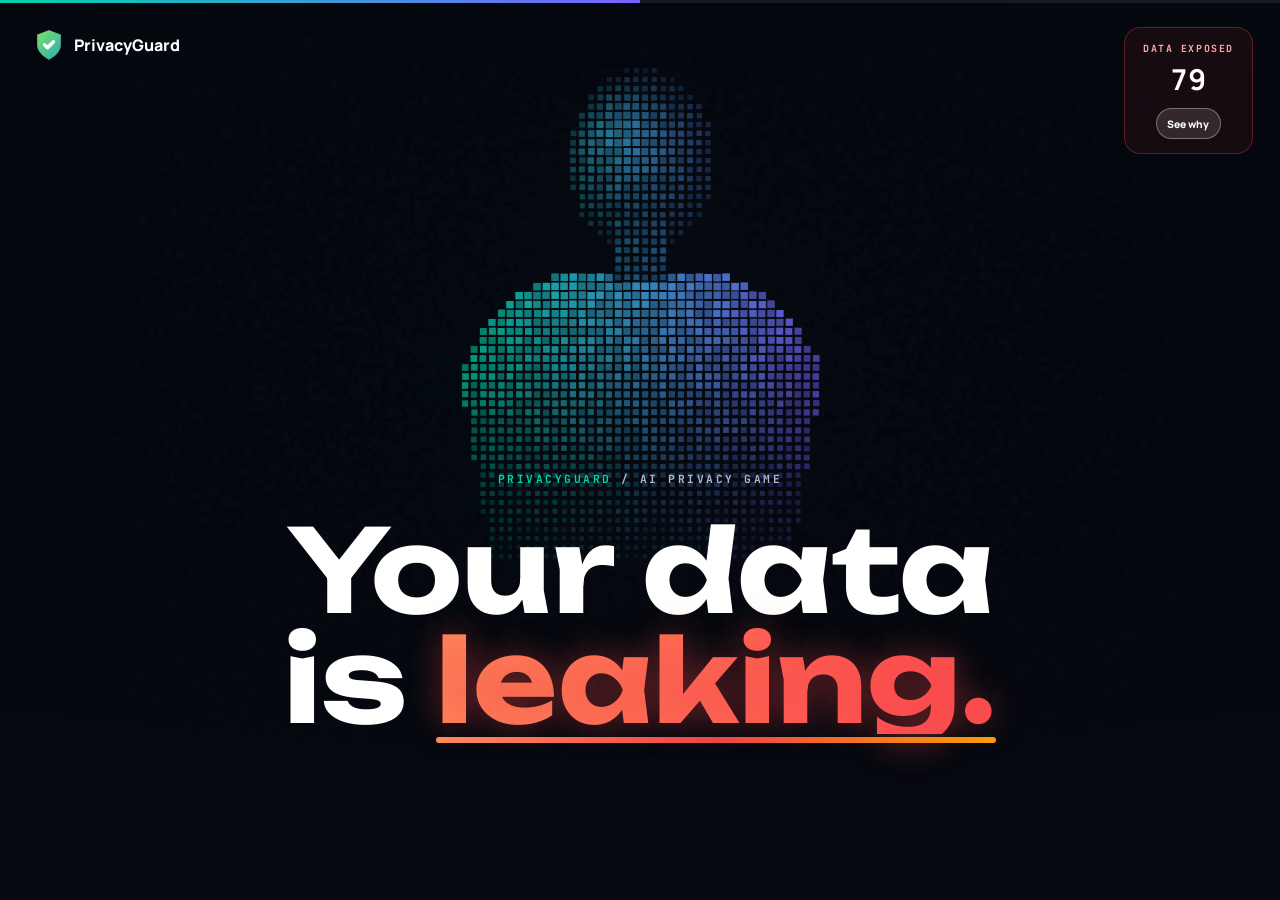
==== commit 0e8f2e33: "Merge branch 'main' into feature/attentionCatcher" ====
--- a/index.html
+++ b/index.html
@@ -79,16 +79,18 @@
           </div>
         </article>
 
-        <article class="attention-panel" data-attention-panel aria-labelledby="play-title">
-          <div class="attention-orb orb-teal" aria-hidden="true"></div>
-          <div class="attention-orb orb-purple" aria-hidden="true"></div>
-          <div class="play-copy">
-            <span class="play-badge">5 scenarios · 1 score</span>
-            <h2 id="play-title">Test your <span>privacy instinct.</span></h2>
-            <button class="start-button" id="start-game" type="button" disabled>Loading...</button>
-            <p>Public Security UI · AI educational game</p>
-          </div>
-        </article>
+      <div class="attention-copy attention-screen attention-guide" id="attention-guide-screen" hidden>
+        <span class="attention-kicker">Before you start</span>
+        <h1 id="guide-title">Think before you share.</h1>
+        <p>Chat with the AI, choose one of three replies, and keep private data out of your prompt.</p>
+        <div class="guide-list">
+          <article><strong>AI chat</strong><span>Read what the assistant asks for.</span></article>
+          <article><strong>Options</strong><span>Choose one reply, review it in the message field, then press Send.</span></article>
+          <article><strong>Your data</strong><span>Share only what is needed.</span></article>
+          <article><strong>Progress</strong><span>Build your score and unlock each level.</span></article>
+          <article><strong>Score</strong><span>See your privacy result at the end.</span></article>
+        </div>
+        <button class="start-button" id="start-game" type="button" disabled>Loading...</button>
       </div>
       <nav class="attention-dots" id="attention-dots" aria-label="Introduction pages"></nav>
       <button class="attention-next" id="attention-next" type="button">Next <span aria-hidden="true">→</span></button>
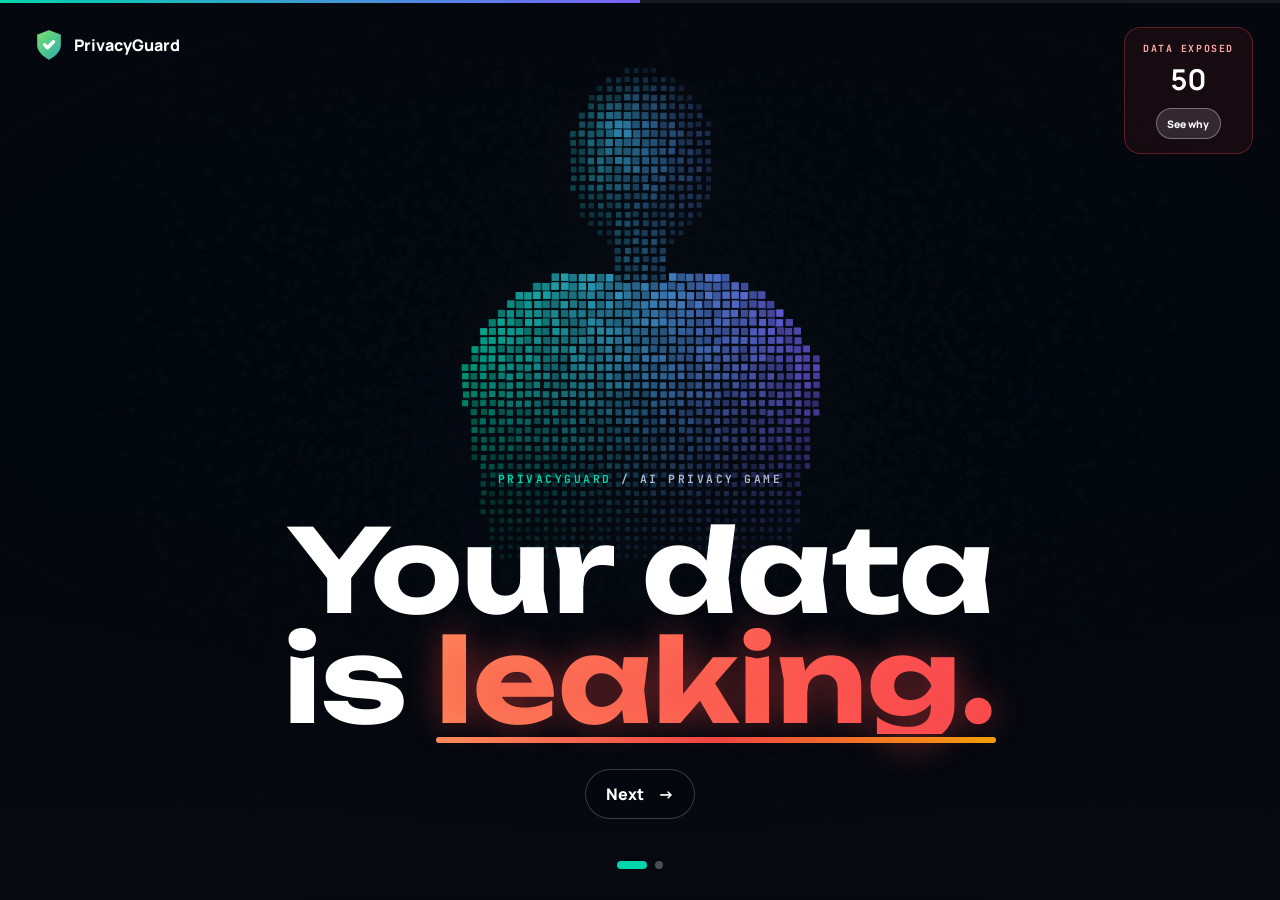
==== commit a9e7280b: "Close attention track markup" ====
--- a/index.html
+++ b/index.html
@@ -78,6 +78,7 @@
             </div>
           </div>
         </article>
+      </div>
 
       <div class="attention-copy attention-screen attention-guide" id="attention-guide-screen" hidden>
         <span class="attention-kicker">Before you start</span>
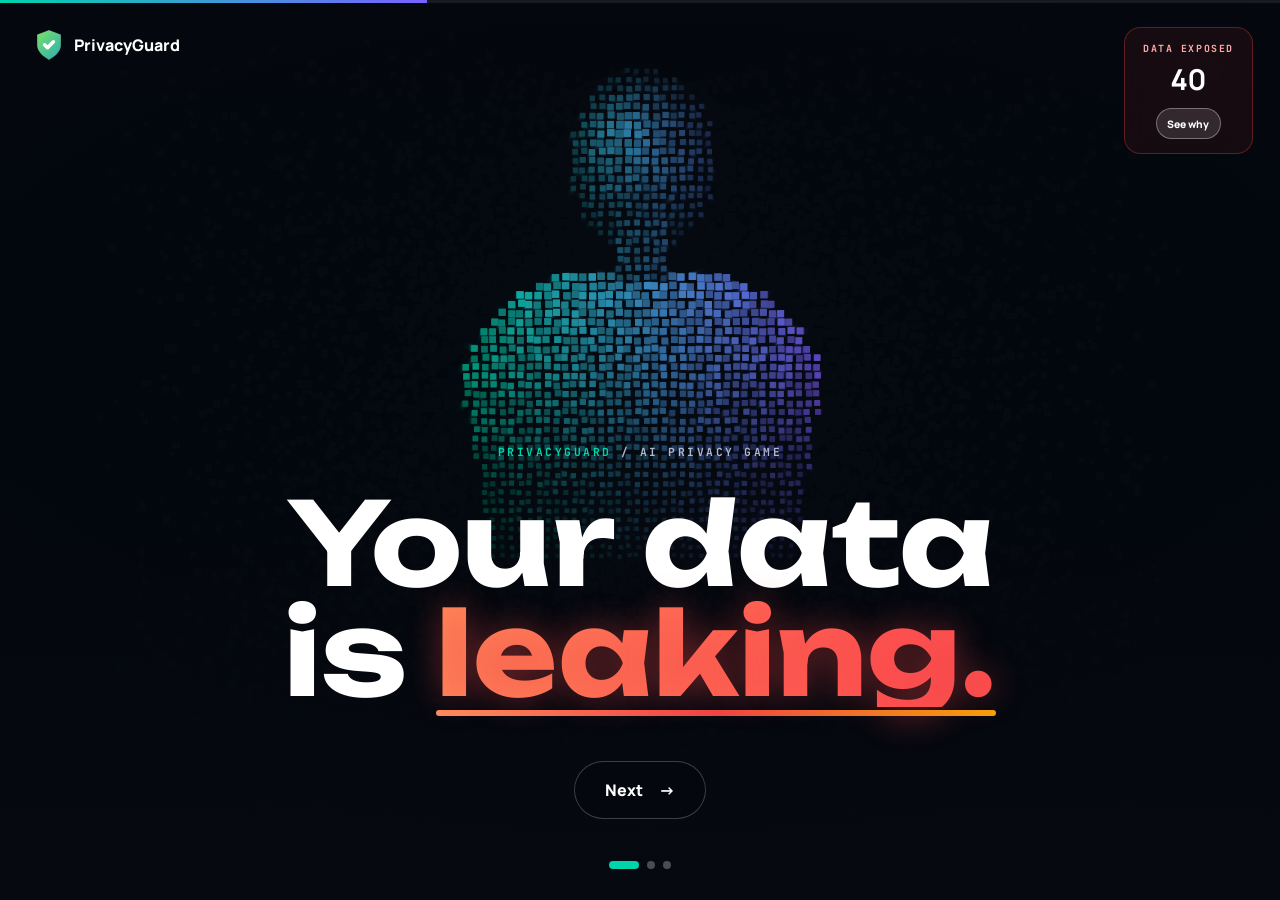
==== commit d14401e2: "Fix attention navigation and layout" ====
--- a/index.html
+++ b/index.html
@@ -78,20 +78,17 @@
             </div>
           </div>
         </article>
-      </div>
 
-      <div class="attention-copy attention-screen attention-guide" id="attention-guide-screen" hidden>
-        <span class="attention-kicker">Before you start</span>
-        <h1 id="guide-title">Think before you share.</h1>
-        <p>Chat with the AI, choose one of three replies, and keep private data out of your prompt.</p>
-        <div class="guide-list">
-          <article><strong>AI chat</strong><span>Read what the assistant asks for.</span></article>
-          <article><strong>Options</strong><span>Choose one reply, review it in the message field, then press Send.</span></article>
-          <article><strong>Your data</strong><span>Share only what is needed.</span></article>
-          <article><strong>Progress</strong><span>Build your score and unlock each level.</span></article>
-          <article><strong>Score</strong><span>See your privacy result at the end.</span></article>
-        </div>
-        <button class="start-button" id="start-game" type="button" disabled>Loading...</button>
+        <article class="attention-panel" data-attention-panel aria-labelledby="play-title">
+          <div class="attention-orb orb-teal" aria-hidden="true"></div>
+          <div class="attention-orb orb-purple" aria-hidden="true"></div>
+          <div class="play-copy">
+            <span class="play-badge">5 scenarios · 1 score</span>
+            <h2 id="play-title">Test your <span>privacy instinct.</span></h2>
+            <button class="start-button" id="start-game" type="button" disabled>Loading...</button>
+            <p>Public Security UI · AI educational game</p>
+          </div>
+        </article>
       </div>
       <nav class="attention-dots" id="attention-dots" aria-label="Introduction pages"></nav>
       <button class="attention-next" id="attention-next" type="button">Next <span aria-hidden="true">→</span></button>
--- a/attention-flow.css
+++ b/attention-flow.css
@@ -90,7 +90,7 @@
 
 .attention-hero {
   align-self: end;
-  padding: 0 6vw clamp(120px, 16vh, 190px);
+  padding: 0 6vw clamp(150px, 19vh, 220px);
 }
 
 .attention-kicker b { color: #00d4aa; }
@@ -175,12 +175,14 @@
   bottom: clamp(70px, 9vh, 94px);
   display: inline-flex;
   align-items: center;
-  gap: 14px;
-  padding: 13px 20px;
+  min-height: 58px;
+  gap: 16px;
+  padding: 16px 30px;
   border: 1px solid rgba(255,255,255,.22);
   border-radius: 999px;
   background: rgba(6,9,15,.64);
   color: #fff;
+  font-size: clamp(16px, 1.2vw, 20px);
   font-weight: 800;
   cursor: pointer;
   backdrop-filter: blur(12px);
@@ -201,7 +203,7 @@
   .attention .data-counter { display: flex; }
   .how-layout { flex-direction: column; justify-content: center; gap: 26px; padding: 90px 0; }
   .how-copy h2 { margin-bottom: 26px; }
-  .attention-hero { padding-bottom: 150px; }
+  .attention-hero { padding-bottom: 180px; }
 }
 
 @media (prefers-reduced-motion: reduce) {
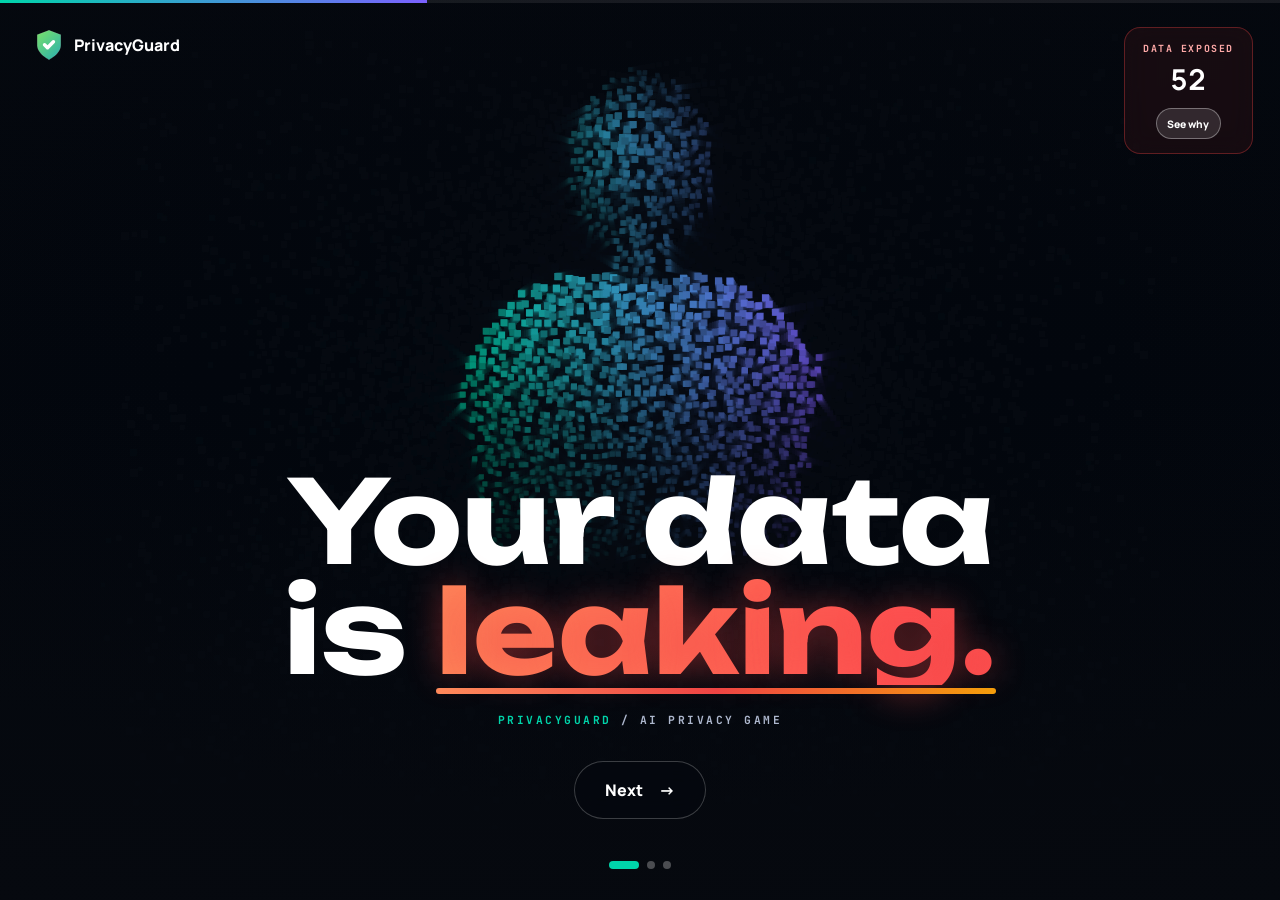
==== commit 0adda8a7: "Improve intro copy and game instructions" ====
--- a/index.html
+++ b/index.html
@@ -58,8 +58,8 @@
           <canvas id="attention-cloud" aria-hidden="true"></canvas>
           <div class="attention-veil" aria-hidden="true"></div>
           <div class="attention-copy attention-hero">
+            <h1 id="attention-title">Your data is <span class="leak-word">leaking.<i></i><i></i><i></i></span></h1>
             <span class="attention-kicker"><b>PrivacyGuard</b> / AI privacy game</span>
-            <h1 id="attention-title">Your data is <span class="leak-word">leaking.<i></i><i></i><i></i></span></h1>
           </div>
         </article>
 
@@ -69,11 +69,13 @@
           <div class="how-layout">
             <div class="how-copy">
               <span class="attention-kicker">How it works</span>
-              <h2 id="how-title">One choice. <span>A scored move.</span></h2>
+              <h2 id="how-title">Protect your data. <span>Build your score.</span></h2>
               <div class="how-list">
-                <div><b>01</b><p><strong>Choose one option</strong><span>Three ways to share — pick the safest.</span></p></div>
-                <div><b>02</b><p><strong>Score every choice</strong><span>Safe picks earn points; leaks cost them.</span></p></div>
-                <div><b>03</b><p><strong>Edit your message</strong><span>Write what you want to share — before sending it to AI.</span></p></div>
+                <div><b>01</b><p><strong>Play 5 levels</strong><span>Each level is a new AI chat scenario.</span></p></div>
+                <div><b>02</b><p><strong>Read the conversation</strong><span>Understand what the AI asks you to share.</span></p></div>
+                <div><b>03</b><p><strong>Choose the best answer</strong><span>Reply without exposing private or sensitive information.</span></p></div>
+                <div><b>04</b><p><strong>Earn up to 20 points</strong><span>The safest answer earns the full score in each level.</span></p></div>
+                <div><b>05</b><p><strong>Edit when needed</strong><span>You can edit input files before sharing them.</span></p></div>
               </div>
             </div>
           </div>
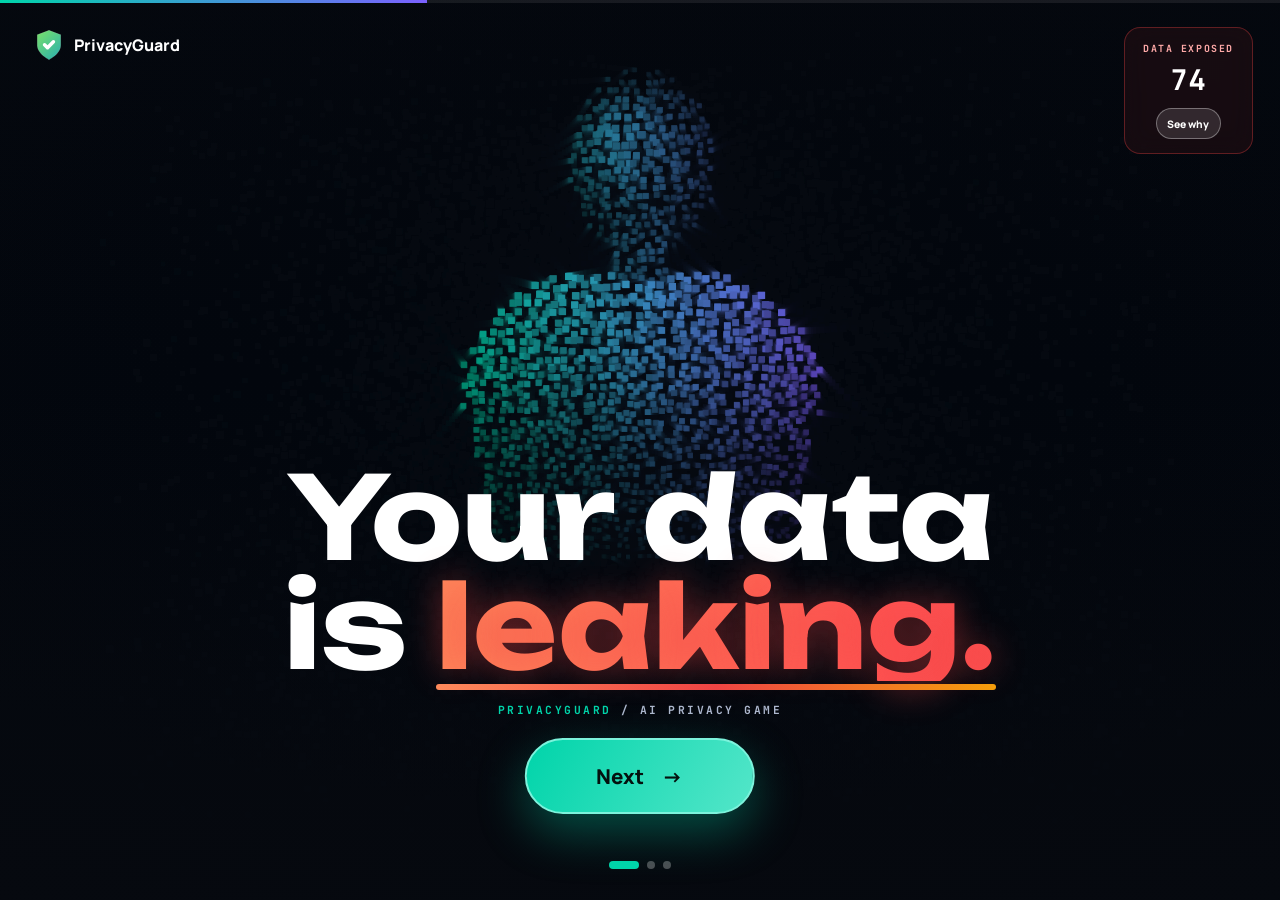
==== commit ec17b535: "Clarify useful context versus sensitive data" ====
--- a/index.html
+++ b/index.html
@@ -73,7 +73,7 @@
               <div class="how-list">
                 <div><b>01</b><p><strong>Play 5 levels</strong><span>Each level is a new AI chat scenario.</span></p></div>
                 <div><b>02</b><p><strong>Read the conversation</strong><span>Understand what the AI asks you to share.</span></p></div>
-                <div><b>03</b><p><strong>Choose the best answer</strong><span>Reply without exposing private or sensitive information.</span></p></div>
+                <div><b>03</b><p><strong>Share enough — but not too much</strong><span>Give the AI enough useful context for a good answer without exposing private or sensitive information.</span></p></div>
                 <div><b>04</b><p><strong>Earn up to 20 points</strong><span>The safest answer earns the full score in each level.</span></p></div>
                 <div><b>05</b><p><strong>Edit when needed</strong><span>You can edit input files before sharing them.</span></p></div>
               </div>
--- a/attention-flow.css
+++ b/attention-flow.css
@@ -89,8 +89,13 @@
 .attention-copy { z-index: 3; }
 
 .attention-hero {
-  align-self: end;
-  padding: 0 6vw clamp(150px, 19vh, 220px);
+  align-self: center;
+  padding: clamp(180px, 28vh, 300px) 6vw 0;
+}
+
+.attention-hero .attention-kicker {
+  display: block;
+  margin-top: clamp(18px, 2.5vh, 28px);
 }
 
 .attention-kicker b { color: #00d4aa; }
@@ -141,20 +146,22 @@
 .how-layout {
   position: relative;
   z-index: 2;
-  width: min(760px, calc(100% - 12vw));
+  width: min(820px, calc(100% - 12vw));
   display: grid;
   align-items: center;
 }
 
 .how-copy { width: 100%; }
-.how-copy h2, .play-copy h2 { margin: 18px 0 34px; font-family: Unbounded, Manrope, sans-serif; font-size: clamp(34px, 5vw, 66px); line-height: 1.05; }
+.how-copy h2, .play-copy h2 { margin: 18px 0 28px; font-family: Unbounded, Manrope, sans-serif; font-size: clamp(34px, 5vw, 66px); line-height: 1.05; }
 .how-copy h2 span, .play-copy h2 span { background: linear-gradient(110deg, #00d4aa, #7b61ff); background-clip: text; -webkit-background-clip: text; color: transparent; }
-.how-list { display: grid; gap: 18px; }
-.how-list > div { display: grid; grid-template-columns: 54px 1fr; gap: 18px; align-items: center; opacity: 0; transform: translateX(-70px); transition: opacity .7s ease, transform .9s cubic-bezier(.34,1.4,.5,1); }
-.how-list > div:nth-child(2) { transition-delay: .14s; }
-.how-list > div:nth-child(3) { transition-delay: .28s; }
+.how-list { display: grid; gap: 13px; }
+.how-list > div { display: grid; grid-template-columns: 48px 1fr; gap: 16px; align-items: center; opacity: 0; transform: translateX(-70px); transition: opacity .7s ease, transform .9s cubic-bezier(.34,1.4,.5,1); }
+.how-list > div:nth-child(2) { transition-delay: .10s; }
+.how-list > div:nth-child(3) { transition-delay: .20s; }
+.how-list > div:nth-child(4) { transition-delay: .30s; }
+.how-list > div:nth-child(5) { transition-delay: .40s; }
 .is-active .how-list > div { opacity: 1; transform: none; }
-.how-list b { width: 54px; height: 54px; display: grid; place-items: center; border-radius: 15px; background: linear-gradient(135deg, #00d4aa, #7b61ff); color: #061018; font-family: "JetBrains Mono", monospace; }
+.how-list b { width: 48px; height: 48px; display: grid; place-items: center; border-radius: 15px; background: linear-gradient(135deg, #00d4aa, #7b61ff); color: #061018; font-family: "JetBrains Mono", monospace; }
 .how-list p, .how-list span { margin: 0; }
 .how-list strong, .how-list span { display: block; }
 .how-list strong { color: #fff; font-size: 18px; }
@@ -172,23 +179,27 @@
   position: fixed;
   z-index: 14;
   left: 50%;
-  bottom: clamp(70px, 9vh, 94px);
+  top: var(--attention-next-top, calc(100dvh - 170px));
+  bottom: auto;
   display: inline-flex;
   align-items: center;
-  min-height: 58px;
-  gap: 16px;
-  padding: 16px 30px;
-  border: 1px solid rgba(255,255,255,.22);
+  min-width: clamp(190px, 18vw, 260px);
+  min-height: 76px;
+  justify-content: center;
+  gap: 18px;
+  padding: 21px 42px;
+  border: 2px solid #7cf3dc;
   border-radius: 999px;
-  background: rgba(6,9,15,.64);
-  color: #fff;
-  font-size: clamp(16px, 1.2vw, 20px);
+  background: linear-gradient(120deg, #00d4aa, #54e6c9);
+  color: #04110e;
+  font-size: clamp(20px, 1.6vw, 25px);
   font-weight: 800;
   cursor: pointer;
-  backdrop-filter: blur(12px);
+  box-shadow: 0 18px 48px rgba(0,212,170,.34);
   transform: translateX(-50%);
-}
-.attention-next:hover, .attention-next:focus-visible { border-color: #00d4aa; outline: none; transform: translateX(-50%) translateY(-2px); }
+  transition: top 360ms ease, transform 180ms ease, box-shadow 180ms ease;
+}
+.attention-next:hover, .attention-next:focus-visible { border-color: #b8fff1; outline: none; transform: translateX(-50%) translateY(-3px) scale(1.02); box-shadow: 0 22px 56px rgba(0,212,170,.46); }
 .attention-next[hidden] { display: none; }
 .attention-dots { position: fixed; z-index: 14; left: 50%; bottom: clamp(22px, 3.5vh, 38px); display: flex; gap: 8px; transform: translateX(-50%); }
 .attention-dots button { width: 8px; height: 8px; padding: 0; border: 0; border-radius: 50%; background: rgba(255,255,255,.28); cursor: pointer; transition: width .25s ease, background .25s ease; }
@@ -203,7 +214,8 @@
   .attention .data-counter { display: flex; }
   .how-layout { flex-direction: column; justify-content: center; gap: 26px; padding: 90px 0; }
   .how-copy h2 { margin-bottom: 26px; }
-  .attention-hero { padding-bottom: 180px; }
+  .attention-hero { padding: clamp(150px, 24vh, 220px) 24px 0; }
+  .attention-next { min-width: 180px; min-height: 68px; padding: 18px 34px; }
 }
 
 @media (prefers-reduced-motion: reduce) {
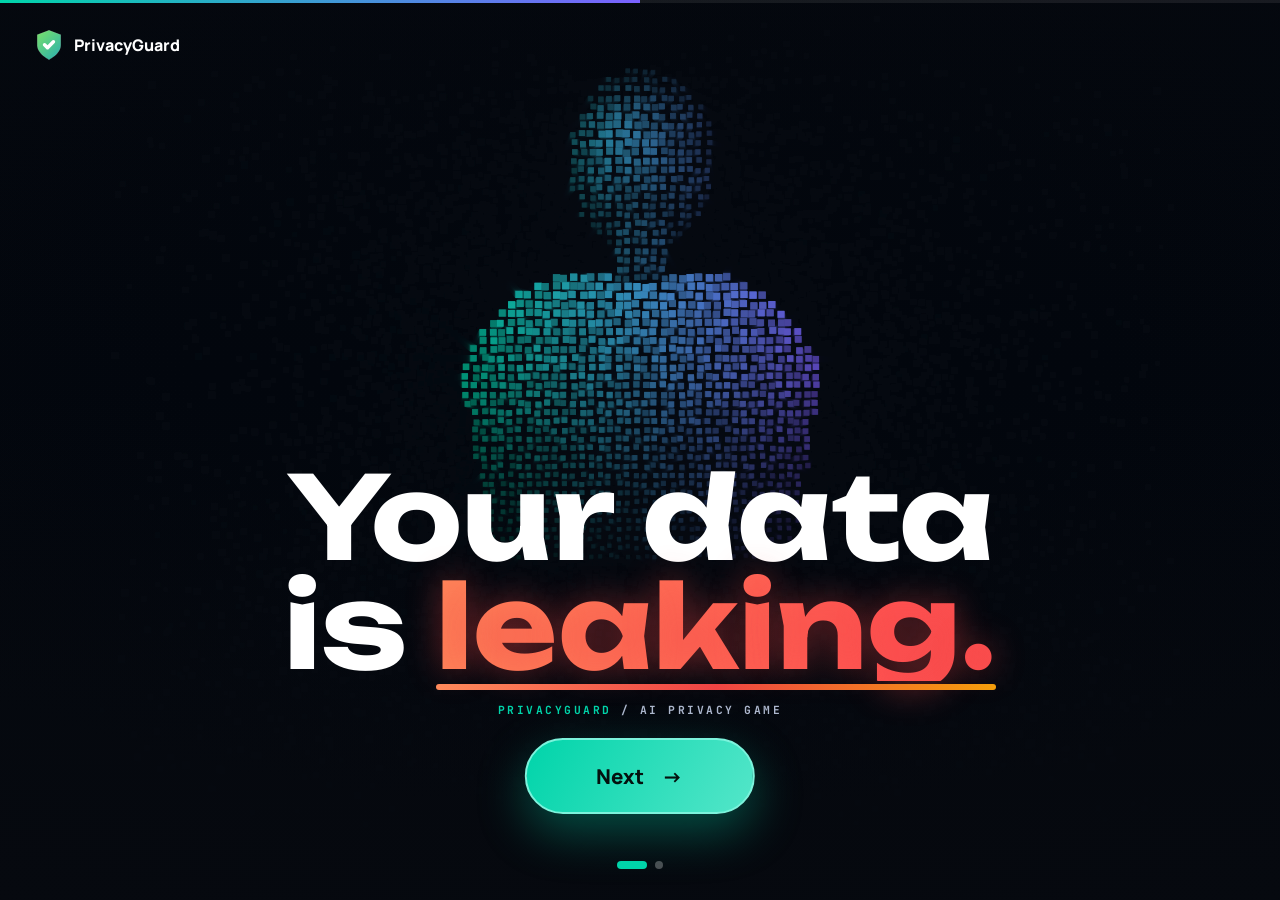
==== commit 61754cf6: "Update attention flow and start game navigation" ====
--- a/index.html
+++ b/index.html
@@ -22,7 +22,7 @@
     <section class="attention" id="attention" aria-labelledby="attention-title">
       <div class="attention-progress" aria-hidden="true"><span id="attention-progress-fill"></span></div>
       <div class="attention-brand"><span aria-hidden="true"><img src="privacyGuard.svg" alt=""></span> PrivacyGuard</div>
-      <div class="data-counter">
+      <div class="data-counter" hidden>
         <span>Data exposed</span>
         <strong id="exposed-count">0</strong>
         <button class="data-counter-more" id="exposure-info-open" type="button" aria-haspopup="dialog">
@@ -69,31 +69,21 @@
           <div class="how-layout">
             <div class="how-copy">
               <span class="attention-kicker">How it works</span>
-              <h2 id="how-title">Protect your data. <span>Build your score.</span></h2>
+              <h2 id="how-title">Do you know how much information you <span>reveal when talking to AI?</span></h2>
               <div class="how-list">
-                <div><b>01</b><p><strong>Play 5 levels</strong><span>Each level is a new AI chat scenario.</span></p></div>
+                <div><b>01</b><p><strong>Chat with AI</strong><span>Each conversation presents a new privacy scenario.</span></p></div>
                 <div><b>02</b><p><strong>Read the conversation</strong><span>Understand what the AI asks you to share.</span></p></div>
                 <div><b>03</b><p><strong>Share enough — but not too much</strong><span>Give the AI enough useful context for a good answer without exposing private or sensitive information.</span></p></div>
-                <div><b>04</b><p><strong>Earn up to 20 points</strong><span>The safest answer earns the full score in each level.</span></p></div>
-                <div><b>05</b><p><strong>Edit when needed</strong><span>You can edit input files before sharing them.</span></p></div>
+                <div><b>04</b><p><strong>Edit when needed</strong><span>You can edit input files before sharing them.</span></p></div>
+                <div><b>05</b><p><strong>Earn up to 20 points</strong><span>The safest answer earns the full score in each level.</span></p></div>
               </div>
             </div>
-          </div>
-        </article>
-
-        <article class="attention-panel" data-attention-panel aria-labelledby="play-title">
-          <div class="attention-orb orb-teal" aria-hidden="true"></div>
-          <div class="attention-orb orb-purple" aria-hidden="true"></div>
-          <div class="play-copy">
-            <span class="play-badge">5 scenarios · 1 score</span>
-            <h2 id="play-title">Test your <span>privacy instinct.</span></h2>
-            <button class="start-button" id="start-game" type="button" disabled>Loading...</button>
-            <p>Public Security UI · AI educational game</p>
           </div>
         </article>
       </div>
       <nav class="attention-dots" id="attention-dots" aria-label="Introduction pages"></nav>
       <button class="attention-next" id="attention-next" type="button">Next <span aria-hidden="true">→</span></button>
+      <button class="attention-next" id="start-game" type="button" disabled hidden>Loading...</button>
     </section>
 
     <main class="stage" id="game-stage" hidden>
--- a/feedback.css
+++ b/feedback.css
@@ -101,6 +101,24 @@
   font-weight: 800;
   letter-spacing: 0.08em;
   text-transform: uppercase;
+}
+
+.feedback-learning-rule {
+  margin: 0;
+  padding: clamp(13px, 1.25vmin, 46px) clamp(15px, 1.5vmin, 54px);
+  border-left: 4px solid currentColor;
+  border-radius: clamp(10px, 0.9vmin, 32px);
+  background: rgba(255, 255, 255, 0.78);
+  color: currentColor;
+  font-size: clamp(15px, 1.35vmin, 48px);
+  font-weight: 800;
+  line-height: 1.45;
+}
+
+.feedback-learning-empty {
+  margin: 0;
+  color: var(--ink-2);
+  line-height: 1.5;
 }
 
 .feedback-consequence-list {
@@ -470,3 +488,78 @@
     transition-duration: 1ms !important;
   }
 }
+
+
+.sent-file-preview {
+  display: inline-flex;
+  flex-direction: column;
+  align-items: center;
+  gap: clamp(8px, 0.8vmin, 28px);
+  max-width: min(100%, 220px);
+}
+
+.sent-file-preview .document-preview {
+  margin: 0;
+}
+
+.sent-file-preview strong {
+  max-width: 100%;
+  overflow-wrap: anywhere;
+  color: var(--ink-2);
+  font-family: "JetBrains Mono", ui-monospace, monospace;
+  font-size: clamp(11px, 1vmin, 34px);
+  line-height: 1.35;
+  text-align: center;
+}
+
+.feedback-learning-list {
+  display: grid;
+  gap: clamp(10px, 1vmin, 36px);
+  margin: 0;
+  padding: 0;
+  list-style: none;
+}
+
+.feedback-learning-item {
+  display: grid;
+  grid-template-columns: auto minmax(0, 1fr);
+  align-items: start;
+  gap: clamp(10px, 1vmin, 36px);
+  padding: clamp(13px, 1.25vmin, 46px);
+  border: 1px solid rgba(14, 23, 38, 0.1);
+  border-radius: clamp(12px, 1.1vmin, 40px);
+  background: rgba(255, 255, 255, 0.76);
+}
+
+.feedback-learning-item p {
+  margin: 0;
+  color: var(--ink-2);
+  font-size: clamp(14px, 1.25vmin, 44px);
+  font-weight: 650;
+  line-height: 1.5;
+}
+
+
+/* Compact ChatGPT-style attachment message */
+.selected-response:has(.sent-file-preview) .bubble,
+.pending-sent-response:has(.sent-file-preview) .bubble {
+  width: fit-content;
+  min-width: 0;
+  max-width: min(340px, calc(100% - 54px));
+  min-height: 0;
+  padding: clamp(16px, 1.45vmin, 50px);
+}
+
+.selected-response:has(.sent-file-preview),
+.pending-sent-response:has(.sent-file-preview) {
+  align-items: flex-end;
+}
+
+.sent-file-preview {
+  max-width: 210px;
+}
+
+.sent-file-preview .document-preview {
+  width: clamp(82px, 7.2vmin, 122px);
+  height: clamp(104px, 9.1vmin, 156px);
+}
--- a/llm-chat.css
+++ b/llm-chat.css
@@ -344,3 +344,49 @@
     width: 100%;
   }
 }
+
+
+/* Scenario entrance: user typing, user message, AI typing, then choices */
+.scenario-intro-hidden {
+  visibility: hidden !important;
+  pointer-events: none !important;
+}
+
+.scenario-intro-reveal {
+  animation: scenarioMessageIn 480ms cubic-bezier(.22, 1, .36, 1) both;
+}
+
+.scenario-typing-message.message-user {
+  justify-content: flex-end;
+}
+
+.scenario-typing-message {
+  animation: scenarioMessageIn 320ms ease-out both;
+}
+
+.scenario-intro-running .chat {
+  min-height: clamp(126px, 13vmin, 250px);
+}
+
+@keyframes scenarioMessageIn {
+  from {
+    opacity: 0;
+    transform: translateY(14px) scale(.985);
+  }
+  to {
+    opacity: 1;
+    transform: translateY(0) scale(1);
+  }
+}
+
+@media (prefers-reduced-motion: reduce) {
+  .scenario-intro-hidden {
+    visibility: visible !important;
+    pointer-events: auto !important;
+  }
+
+  .scenario-intro-reveal,
+  .scenario-typing-message {
+    animation: none;
+  }
+}
--- a/attention-flow.css
+++ b/attention-flow.css
@@ -10,16 +10,16 @@
   position: absolute;
   inset: 0;
   display: flex;
-  width: 300%;
-  transform: translate3d(calc(var(--attention-page) * -33.333333%), 0, 0);
+  width: 200%;
+  transform: translate3d(calc(var(--attention-page) * -50%), 0, 0);
   transition: transform 900ms cubic-bezier(.22, .9, .3, 1);
   will-change: transform;
 }
 
 .attention-panel {
   position: relative;
-  width: 33.333333%;
-  min-width: 33.333333%;
+  width: 50%;
+  min-width: 50%;
   height: 100%;
   display: grid;
   place-items: center;
@@ -37,7 +37,7 @@
 
 .attention-progress span {
   display: block;
-  width: 33.333%;
+  width: 50%;
   height: 100%;
   background: linear-gradient(90deg, #00d4aa, #7b61ff);
   transition: width 700ms ease;
@@ -85,6 +85,7 @@
 }
 
 .attention .data-counter { z-index: 13; }
+.attention .data-counter[hidden] { display: none; }
 
 .attention-copy { z-index: 3; }
 
@@ -149,6 +150,7 @@
   width: min(820px, calc(100% - 12vw));
   display: grid;
   align-items: center;
+  transform: translateY(-4vh);
 }
 
 .how-copy { width: 100%; }
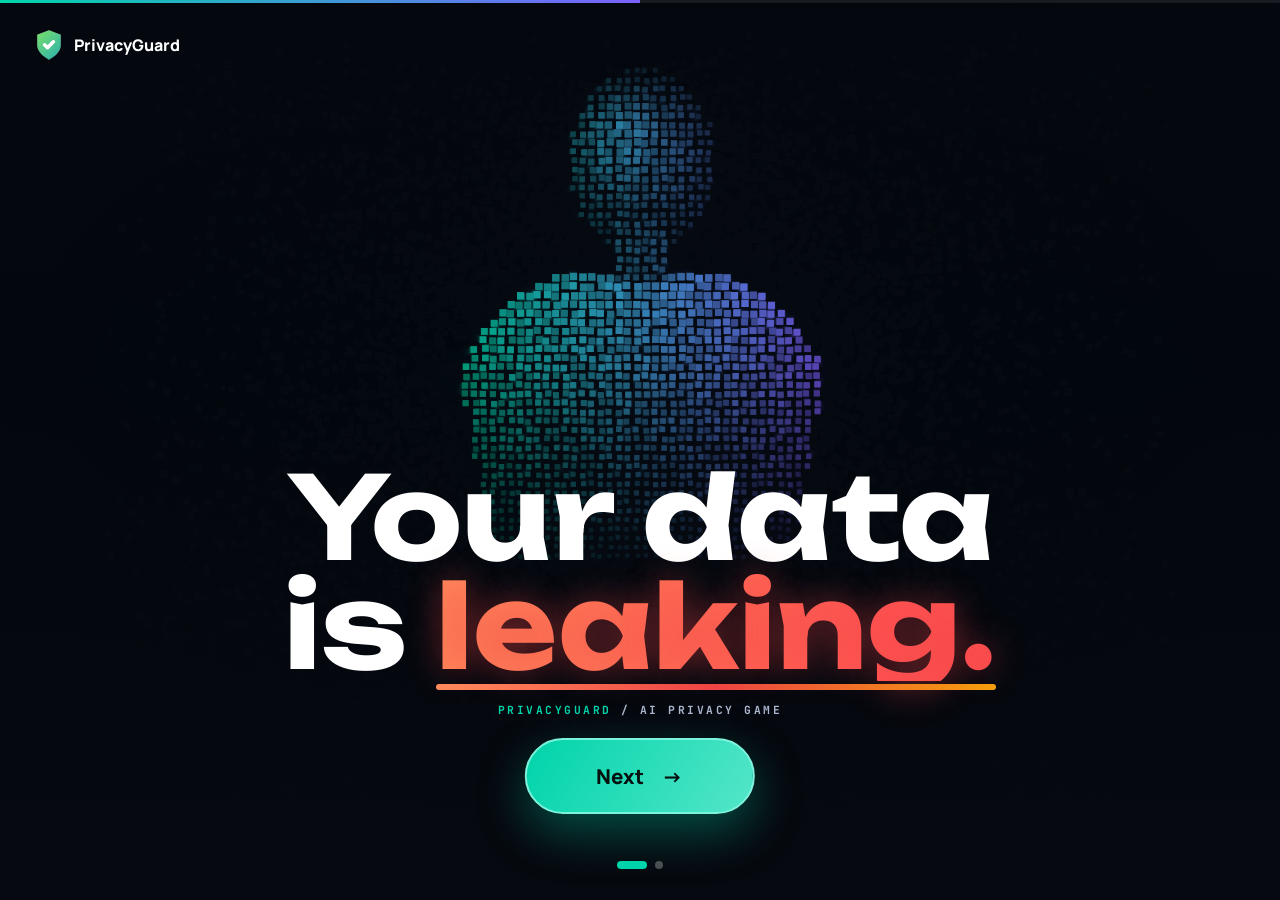
==== commit 63aba840: "Add scenario history to game results" ====
--- a/index.html
+++ b/index.html
@@ -73,7 +73,7 @@
               <div class="how-list">
                 <div><b>01</b><p><strong>Chat with AI</strong><span>Each conversation presents a new privacy scenario.</span></p></div>
                 <div><b>02</b><p><strong>Read the conversation</strong><span>Understand what the AI asks you to share.</span></p></div>
-                <div><b>03</b><p><strong>Share enough — but not too much</strong><span>Give the AI enough useful context for a good answer without exposing private or sensitive information.</span></p></div>
+                <div><b>03</b><p><strong>Share only what’s necessary</strong><span>Give the AI enough useful context for a good answer without exposing private or sensitive information.</span></p></div>
                 <div><b>04</b><p><strong>Edit when needed</strong><span>You can edit input files before sharing them.</span></p></div>
                 <div><b>05</b><p><strong>Earn up to 20 points</strong><span>The safest answer earns the full score in each level.</span></p></div>
               </div>
--- a/result.css
+++ b/result.css
@@ -191,10 +191,12 @@
 
 .grade-pill {
   padding: 6px 12px;
-  background: #fef3c7;
-  color: #9d5221;
   font-size: 13px;
 }
+
+.grade-pill.green { background: #d1fae5; color: #047857; }
+.grade-pill.yellow { background: #fef3c7; color: #b45309; }
+.grade-pill.red { background: #fee2e2; color: #dc2626; }
 
 .score-copy {
   margin: 0;
@@ -204,16 +206,21 @@
 }
 
 .result-section-title {
-  margin: 0 0 10px;
+  margin: 28px 0 16px;
   color: #0a0e1a;
   font-family: Unbounded, Manrope, sans-serif;
-  font-size: 15px;
+  font-size: 19px;
   font-weight: 700;
   line-height: 1.35;
 }
 
+.result-advice .result-section-title {
+  font-size: 28px;
+  line-height: 1.25;
+}
+
 .scenario-log {
-  margin-top: 24px;
+  margin-top: 32px;
 }
 
 .log-list {
@@ -235,6 +242,19 @@
   border: 1px solid #e5e8eb;
   border-radius: 12px;
   background: #ffffff;
+  color: inherit;
+  font: inherit;
+  text-align: left;
+  cursor: pointer;
+  transition: transform 160ms ease, box-shadow 160ms ease, border-color 160ms ease;
+}
+
+.log-card:hover,
+.log-card:focus-visible {
+  z-index: 1;
+  outline: 0;
+  transform: translateY(-3px);
+  box-shadow: 0 12px 26px rgba(14, 23, 38, 0.12);
 }
 
 .log-card.safe { border-color: #d6fbf0; }
@@ -302,8 +322,8 @@
 }
 
 .advice-number {
-  width: 30px;
-  height: 30px;
+  width: 42px;
+  height: 42px;
   flex: 0 0 auto;
   display: grid;
   place-items: center;
@@ -311,7 +331,7 @@
   background: #eeeaff;
   color: #7b61ff;
   font-family: "JetBrains Mono", ui-monospace, monospace;
-  font-size: 12px;
+  font-size: 16px;
   font-weight: 700;
 }
 
@@ -319,16 +339,130 @@
   display: block;
   margin-bottom: 3px;
   color: #0a0e1a;
-  font-size: 14px;
+  font-size: 20px;
   line-height: 1.35;
 }
 
 .advice-card p {
   margin: 0;
   color: #8b95b7;
-  font-size: 13px;
-  line-height: 19px;
-}
+  font-size: 18px;
+  line-height: 27px;
+}
+
+.history-modal-backdrop {
+  position: fixed;
+  z-index: 1000;
+  inset: 0;
+  display: grid;
+  place-items: center;
+  padding: 24px;
+  background: rgba(6, 9, 15, 0.72);
+  backdrop-filter: blur(8px);
+}
+
+.history-modal {
+  width: min(720px, 100%);
+  max-height: min(820px, calc(100dvh - 48px));
+  overflow: auto;
+  border-radius: 20px;
+  background: #f4f6f8;
+  box-shadow: 0 30px 90px rgba(6, 9, 15, 0.36);
+}
+
+.history-modal-header {
+  position: sticky;
+  z-index: 2;
+  top: 0;
+  display: flex;
+  align-items: flex-start;
+  justify-content: space-between;
+  gap: 20px;
+  padding: 24px 28px;
+  color: #fff;
+  background: linear-gradient(135deg, #00b995, #7b61ff);
+}
+
+.history-modal-kicker {
+  margin: 0 0 6px;
+  font: 700 11px "JetBrains Mono", monospace;
+  letter-spacing: .12em;
+  text-transform: uppercase;
+}
+
+.history-modal-header h2 {
+  margin: 0;
+  font-family: Unbounded, Manrope, sans-serif;
+  font-size: clamp(22px, 4vw, 34px);
+}
+
+.history-modal-close {
+  width: 38px;
+  height: 38px;
+  flex: 0 0 auto;
+  border: 1px solid rgba(255,255,255,.55);
+  border-radius: 50%;
+  background: rgba(255,255,255,.12);
+  color: #fff;
+  font-size: 24px;
+  cursor: pointer;
+}
+
+.history-conversation {
+  display: grid;
+  gap: 16px;
+  padding: 28px;
+}
+
+.history-message,
+.history-choice,
+.history-feedback {
+  padding: 18px 20px;
+  border: 1px solid #e1e5ea;
+  border-radius: 16px;
+  background: #fff;
+}
+
+.history-message.user { margin-left: 12%; }
+.history-message.ai { margin-right: 12%; }
+
+.history-message span,
+.history-choice > span {
+  display: block;
+  margin-bottom: 7px;
+  color: #8b95b7;
+  font: 700 10px "JetBrains Mono", monospace;
+  letter-spacing: .12em;
+  text-transform: uppercase;
+}
+
+.history-message p,
+.history-choice p,
+.history-feedback p {
+  margin: 0;
+  color: #26324b;
+  line-height: 1.55;
+}
+
+.history-choice.safe, .history-feedback.safe { border-color: #8ce8ce; }
+.history-choice.caution, .history-feedback.caution { border-color: #f8d881; }
+.history-choice.risky, .history-feedback.risky { border-color: #f8aaaa; }
+
+.history-feedback.feedback-card {
+  gap: 10px;
+  padding: 20px;
+}
+
+.history-feedback .feedback-content { gap: 18px; }
+.history-feedback .feedback-summary { font-size: 17px; }
+.history-feedback .feedback-consequences { gap: 10px; }
+.history-feedback .feedback-consequences-title { font-size: 12px; }
+.history-feedback .feedback-learning-list { gap: 10px; }
+.history-feedback .feedback-learning-item { padding: 13px; }
+.history-feedback .feedback-learning-item p { font-size: 14px; }
+.history-feedback .point-dot { width: 30px; height: 30px; font-size: 13px; }
+
+.history-choice .sent-file-chip { margin: 0; }
 
 .complete-actions {
   display: flex;
@@ -386,4 +520,8 @@
   .log-list {
     grid-template-columns: repeat(2, minmax(0, 1fr));
   }
-}
+
+  .history-modal-backdrop { padding: 0; }
+  .history-modal { width: 100%; max-height: 100dvh; min-height: 100dvh; border-radius: 0; }
+  .history-message.user, .history-message.ai { margin: 0; }
+}
--- a/contract-redaction.css
+++ b/contract-redaction.css
@@ -431,3 +431,23 @@
     transition: none;
   }
 }
+
+
+/* Reserve a stable text area above the interactive file action */
+.option-card-interactive .option-card-select {
+  box-sizing: border-box;
+  padding-bottom: clamp(58px, 5.2vmin, 172px);
+}
+
+.option-card-file .option-file-name,
+.option-card-file .document-preview,
+.option-card-file p {
+  flex: 0 0 auto;
+}
+
+.option-card-file p {
+  width: 100%;
+  align-self: stretch;
+  text-align: left;
+  overflow-wrap: anywhere;
+}
--- a/llm-chat.css
+++ b/llm-chat.css
@@ -309,11 +309,12 @@
 
 .composer-selection {
   min-width: 0;
-  display: -webkit-box;
-  overflow: hidden;
+  display: block;
+  overflow: visible;
   color: #1e293b;
-  -webkit-box-orient: vertical;
-  -webkit-line-clamp: 2;
+  white-space: normal;
+  overflow-wrap: anywhere;
+  line-height: 1.45;
 }
 
 .composer-send {
@@ -390,3 +391,29 @@
     animation: none;
   }
 }
+
+
+/* Keep wrapped option copy aligned across every card type */
+.option-card > p,
+.option-card-select > p {
+  width: 100%;
+  align-self: stretch;
+  margin-inline: 0;
+  text-align: left;
+  overflow-wrap: anywhere;
+  word-break: normal;
+  hyphens: auto;
+}
+
+.option-card-select {
+  align-self: stretch;
+}
+
+
+.composer-shell:has(.composer-selection) {
+  align-items: stretch;
+}
+
+.composer-shell:has(.composer-selection) .composer-main {
+  padding-block: clamp(4px, 0.45vmin, 16px);
+}
